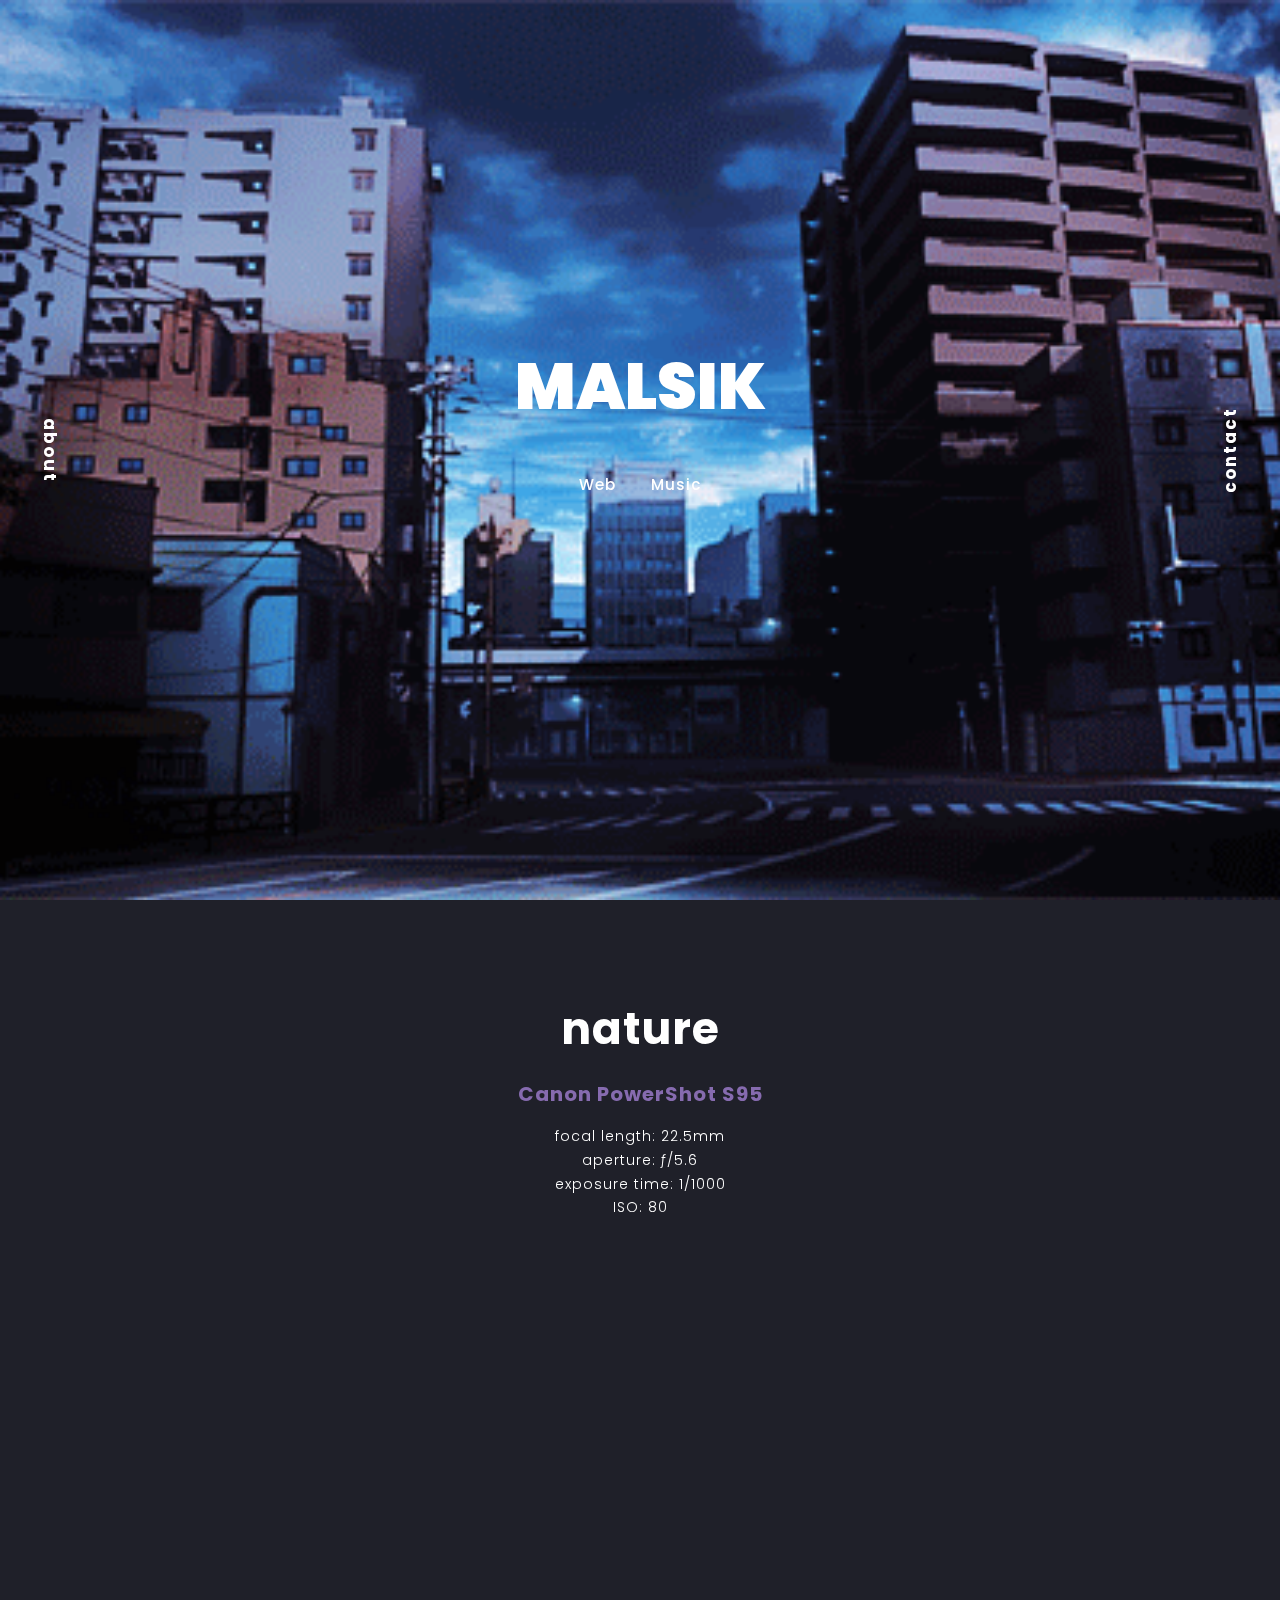
==== index.html @ 936685f9 "Website" ====
<!DOCTYPE html>
<html lang="en" >
<head>
  <meta charset="UTF-8">
  <title>Makksik</title>
  <link rel='stylesheet' href='https://cdnjs.cloudflare.com/ajax/libs/twitter-bootstrap/4.1.3/css/bootstrap.min.css'>
<link rel="stylesheet" href="./style.css">
</head>
<body>
<!-- partial:index.partial.html -->
	<div class="hero-section">	
		<div class="about-text hover-target">about</div>
		<div class="contact-text hover-target">contact</div>
		<div class="section-center">
			<div class="container-fluid">
				<div class="row justify-content-center">
					<div class="col-12 text-center">
						<h1>MALSIK</h1>
					</div>
					
					<div class="col-12 text-center mt-4 mt-lg-5">
						<p>
							<span class="travel hover-target">Web</span> 
							<span  class="wildlife hover-target">Music</span> 
						</p>
					</div>
				</div>
			</div>
		</div>
	</div>	
	
	<div class="about-section">	
		<div class="about-close hover-target"></div>
		<div class="section-center">
			<div class="container">
				<div class="row justify-content-center">
					<div class="col-12 text-center">
						<img src="http://www.ivang-design.com/svg-load/portfolio/freel.jpg" alt="">
					</div>
					<div class="col-lg-8 text-center mt-4">
						<p>Sed ut perspiciatis unde omnis iste natus error sit voluptatem accusantium doloremque laudantium, totam rem aperiam, eaque ipsa quae ab illo.</p>
					</div>
					<div class="col-12 text-center">
						<p><span>Christian Arete</span></p>
					</div>
				</div>
			</div>
		</div>		
	</div>
	
	<div class="contact-section">	
		<div class="contact-close hover-target"></div>
		<div class="section-center">
			<div class="container">
				<div class="row justify-content-center">
					<div class="col-12 text-center">
						<a href="#" class="hover-target">arete@photography.com</a>
					</div>
					<div class="col-12 text-center social mt-4">
						<a href="#" class="hover-target">instagram</a>
						<a href="#" class="hover-target">flickr</a>
						<a href="#" class="hover-target">facebook</a>
					</div>
				</div>
			</div>
		</div>
	</div>
	
	<div class="travel-section">	
		<div class="travel-close hover-target"></div>
		<div class="container">
			<div class="row justify-content-center">
				<div class="col-12 text-center">
					<h3>Web Projects</h3>
				
				</div>
				<div class="col-md-6 col-lg-4">
					<img src="http://www.ivang-design.com/svg-load/portfolio/photo-p.jpg" alt="">
				</div>
				<div class="col-md-6 col-lg-4">
					<img src="http://www.ivang-design.com/svg-load/portfolio/photo-p.jpg" alt="">
				</div>
				<div class="col-md-6 col-lg-4">
					<img src="http://www.ivang-design.com/svg-load/portfolio/photo-p.jpg" alt="">
				</div>
				<div class="col-md-6 col-lg-4">
					<img src="http://www.ivang-design.com/svg-load/portfolio/photo-p.jpg" alt="">
				</div>
				<div class="col-md-6 col-lg-4">
					<img src="http://www.ivang-design.com/svg-load/portfolio/photo-p.jpg" alt="">
				</div>
				<div class="col-md-6 col-lg-4">
					<img src="http://www.ivang-design.com/svg-load/portfolio/photo-p.jpg" alt="">
				</div>
				<div class="col-md-6 col-lg-4">
					<img src="http://www.ivang-design.com/svg-load/portfolio/photo-p.jpg" alt="">
				</div>
				<div class="col-md-6 col-lg-4">
					<img src="http://www.ivang-design.com/svg-load/portfolio/photo-p.jpg" alt="">
				</div>
				<div class="col-md-6 col-lg-4">
					<img src="http://www.ivang-design.com/svg-load/portfolio/photo-p.jpg" alt="">
				</div>
				<div class="col-md-6 col-lg-4">
					<img src="http://www.ivang-design.com/svg-load/portfolio/photo-p.jpg" alt="">
				</div>
				<div class="col-md-6 col-lg-4">
					<img src="http://www.ivang-design.com/svg-load/portfolio/photo-p.jpg" alt="">
				</div>
				<div class="col-md-6 col-lg-4">
					<img src="http://www.ivang-design.com/svg-load/portfolio/photo-p.jpg" alt="">
				</div>
			</div>
		</div>
	</div>
	
	<div class="wildlife-section">	
		<div class="wildlife-close hover-target"></div>
		<div class="container">
			<div class="row justify-content-center">
				<div class="col-12 text-center">
					<h3>wildlife</h3>
				</div>
				<div class="col-12 mt-3 text-center">
					<p><span>Canon PowerShot S95</span></p>
				</div>
				<div class="col-12 text-center">
					<p>
						focal length: 22.5mm<br>
						aperture: ƒ/5.6<br>
						exposure time: 1/1000<br>
						ISO: 80
					</p>
				</div>
				<div class="col-md-6 col-lg-4">
					<img src="http://www.ivang-design.com/svg-load/portfolio/photo-p.jpg" alt="">
				</div>
				<div class="col-md-6 col-lg-4">
					<img src="http://www.ivang-design.com/svg-load/portfolio/photo-p.jpg" alt="">
				</div>
				<div class="col-md-6 col-lg-4">
					<img src="http://www.ivang-design.com/svg-load/portfolio/photo-p.jpg" alt="">
				</div>
				<div class="col-md-6 col-lg-4">
					<img src="http://www.ivang-design.com/svg-load/portfolio/photo-p.jpg" alt="">
				</div>
				<div class="col-md-6 col-lg-4">
					<img src="http://www.ivang-design.com/svg-load/portfolio/photo-p.jpg" alt="">
				</div>
				<div class="col-md-6 col-lg-4">
					<img src="http://www.ivang-design.com/svg-load/portfolio/photo-p.jpg" alt="">
				</div>
				<div class="col-md-6 col-lg-4">
					<img src="http://www.ivang-design.com/svg-load/portfolio/photo-p.jpg" alt="">
				</div>
				<div class="col-md-6 col-lg-4">
					<img src="http://www.ivang-design.com/svg-load/portfolio/photo-p.jpg" alt="">
				</div>
				<div class="col-md-6 col-lg-4">
					<img src="http://www.ivang-design.com/svg-load/portfolio/photo-p.jpg" alt="">
				</div>
				<div class="col-md-6 col-lg-4">
					<img src="http://www.ivang-design.com/svg-load/portfolio/photo-p.jpg" alt="">
				</div>
				<div class="col-md-6 col-lg-4">
					<img src="http://www.ivang-design.com/svg-load/portfolio/photo-p.jpg" alt="">
				</div>
				<div class="col-md-6 col-lg-4">
					<img src="http://www.ivang-design.com/svg-load/portfolio/photo-p.jpg" alt="">
				</div>
			</div>
		</div>
	</div>
	
	<div class="nature-section">	
		<div class="nature-close hover-target"></div>
		<div class="container">
			<div class="row justify-content-center">
				<div class="col-12 text-center">
					<h3>nature</h3>
				</div>
				<div class="col-12 mt-3 text-center">
					<p><span>Canon PowerShot S95</span></p>
				</div>
				<div class="col-12 text-center">
					<p>
						focal length: 22.5mm<br>
						aperture: ƒ/5.6<br>
						exposure time: 1/1000<br>
						ISO: 80
					</p>
				</div>
				<div class="col-md-6 col-lg-4">
					<img src="http://www.ivang-design.com/svg-load/portfolio/photo-p.jpg" alt="">
				</div>
				<div class="col-md-6 col-lg-4">
					<img src="http://www.ivang-design.com/svg-load/portfolio/photo-p.jpg" alt="">
				</div>
				<div class="col-md-6 col-lg-4">
					<img src="http://www.ivang-design.com/svg-load/portfolio/photo-p.jpg" alt="">
				</div>
				<div class="col-md-6 col-lg-4">
					<img src="http://www.ivang-design.com/svg-load/portfolio/photo-p.jpg" alt="">
				</div>
				<div class="col-md-6 col-lg-4">
					<img src="http://www.ivang-design.com/svg-load/portfolio/photo-p.jpg" alt="">
				</div>
				<div class="col-md-6 col-lg-4">
					<img src="http://www.ivang-design.com/svg-load/portfolio/photo-p.jpg" alt="">
				</div>
				<div class="col-md-6 col-lg-4">
					<img src="http://www.ivang-design.com/svg-load/portfolio/photo-p.jpg" alt="">
				</div>
				<div class="col-md-6 col-lg-4">
					<img src="http://www.ivang-design.com/svg-load/portfolio/photo-p.jpg" alt="">
				</div>
				<div class="col-md-6 col-lg-4">
					<img src="http://www.ivang-design.com/svg-load/portfolio/photo-p.jpg" alt="">
				</div>
				<div class="col-md-6 col-lg-4">
					<img src="http://www.ivang-design.com/svg-load/portfolio/photo-p.jpg" alt="">
				</div>
				<div class="col-md-6 col-lg-4">
					<img src="http://www.ivang-design.com/svg-load/portfolio/photo-p.jpg" alt="">
				</div>
				<div class="col-md-6 col-lg-4">
					<img src="http://www.ivang-design.com/svg-load/portfolio/photo-p.jpg" alt="">
				</div>
			</div>
		</div>
	</div>
	
	<div class='cursor' id="cursor"></div>
	<div class='cursor2' id="cursor2"></div>
	<div class='cursor3' id="cursor3"></div>

<!-- Link to page
================================================== -->


<!-- partial -->
  <script src='https://cdnjs.cloudflare.com/ajax/libs/jquery/3.3.1/jquery.min.js'></script>
<script  src="./script.js"></script>

</body>
</html>
---- style.css ----
/* Please ❤ this if you like it! */


/* ======================================== * 
		        BEST VIEWED FULLSCREEN
   https://codepen.io/ig_design/full/JxbVRq
 * ======================================== */

@import url('https://fonts.googleapis.com/css?family=Poppins:100,100i,200,200i,300,300i,400,400i,500,500i,600,600i,700,700i,800,800i,900,900i');
@import url('https://fonts.googleapis.com/css?family=Dancing+Script:400,700');

body{
	font-family: 'Poppins', sans-serif;
	font-weight: 300;
	font-size: 15px;
	line-height: 1.6;
	color: #fff;
	background-color: #1f2029;
	overflow: hidden;
	height: 100vh;
	-webkit-transition: all 300ms linear;
	transition: all 300ms linear;
	perspective: 800px;
}
a {
	cursor: pointer;
}
a:hover {
	text-decoration: none;
}
::selection {
	color: #c4c3ca;
	background-color: #000;
}
::-moz-selection {
	color: #c4c3ca;
	background-color: #000;
}

/* #Cursor
================================================== */

.cursor,
.cursor2,
.cursor3{
	position: fixed;
	border-radius: 50%;	
	transform: translateX(-50%) translateY(-50%);
	pointer-events: none;
	left: -100px;
	top: 50%;
	mix-blend-mode: difference;
	-webkit-transition: all 300ms linear;
	transition: all 300ms linear;
}
.cursor{
	background-color: #fff;
	height: 0;
	width: 0;
	z-index: 99999;
}
.cursor2,.cursor3{
	height: 36px;
	width: 36px;
	z-index:99998;
	-webkit-transition:all 0.3s ease-out;
	transition:all 0.3s ease-out
}
.cursor2.hover,
.cursor3.hover{
	-webkit-transform:scale(2) translateX(-25%) translateY(-25%);
	transform:scale(2) translateX(-25%) translateY(-25%);
	border:none
}
.cursor2{
	border: 2px solid #fff;
}
.cursor2.hover{
	background: rgba(255,255,255,1);
	border-color: transparent;
}

@media screen and (max-width: 1200px){
	.cursor,.cursor2,.cursor3{
		display: none
	}
}

/* #Primary style
================================================== */

.hero-section {
    position: relative;
	width: 100%;
	display: block;
	overflow: hidden;
	height: 100vh;
	background-image: url('bg.gif');
	background-size: cover;
	background-position: center;
	transform: scale(1) rotateX(0);
	box-shadow: 0 0 40px rgba(0,0,0,0.2);
	-webkit-transition: all 300ms linear;
	transition: all 300ms linear;
	-webkit-transition-delay: 400ms;
	transition-delay: 400ms;
	transform-origin: center top;
}
.hero-section h1{
    color: #fff;
	font-size: 5vw;
	line-height: 1;
	font-weight: 900;
}
.hero-section .dancing{
    font-family: 'Dancing Script', cursive;
	letter-spacing: 1px;
	color: #866BAF;
	font-size: 26px;
	line-height: 1;
	font-weight: 700;
}
@media screen and (max-width: 580px){
	.hero-section .dancing{
		font-size: 18px;
	}
}
.hero-section p{
	font-size: 15px;
	line-height: 20px;
	font-weight: 500;
	color: #fff;
	letter-spacing: 1px;
}
.hero-section p span{
	margin-left: 15px;
	margin-right: 15px;
	position: relative;
	display: inline-block;
	cursor: pointer;
	padding-bottom: 35px;
}
.hero-section p span:before {
	position: absolute;
	content: '';
	bottom: 10px;
	left: 50%;
	height: 30px;
	width: 30px;
	margin-left: -15px;
	z-index: -1;
	background-repeat: no-repeat;
	background-position: center;
	background-size: 30px 30px;
	background-image: url('http://www.ivang-design.com/svg-load/portfolio/down.svg');
	opacity: 0.2;
	-webkit-transition: all 200ms linear;
	transition: all 200ms linear;
}
.hero-section p span:hover:before {
	opacity: 1;
	bottom: 5px;
}

body.about-on .hero-section {
	transform: scale(0.75);
	-webkit-transition-delay: 0ms;
	transition-delay: 0ms;
}
body.contact-on .hero-section {
	transform: scale(0.75);
	-webkit-transition-delay: 0ms;
	transition-delay: 0ms;
}
body.travel-on .hero-section {
	transform: rotateX(-10deg);
	-webkit-transition-delay: 0ms;
	transition-delay: 0ms;
}
body.wildlife-on .hero-section {
	transform: rotateX(-10deg);
	-webkit-transition-delay: 0ms;
	transition-delay: 0ms;
}
body.nature-on .hero-section {
	transform: rotateX(-10deg);
	-webkit-transition-delay: 0ms;
	transition-delay: 0ms;
}
.about-text {
    position: absolute;
	font-size: 17px;
	line-height: 20px;
	font-weight: 700;
	color: #fff;
	letter-spacing: 2px;
	top: 50%;
	left: 40px;
	cursor: pointer;
	z-index: 2;
	-webkit-writing-mode: vertical-lr;
	writing-mode: vertical-lr;
	transform: translateY(-50%);
	-webkit-transition: all 200ms linear;
	transition: all 200ms linear;
}
.about-text:before {
	position: absolute;
	content: '';
	top: 50%;
	left: -25px;
	height: 30px;
	width: 30px;
	margin-top: -15px;
	z-index: -1;
	background-repeat: no-repeat;
	background-position: center;
	background-size: 30px 30px;
	background-image: url('http://www.ivang-design.com/svg-load/portfolio/left.svg');
	opacity: 0.2;
	-webkit-transition: all 200ms linear;
	transition: all 200ms linear;
}
.about-text:hover:before {
	opacity: 1;
	left: -30px;
}
.about-section {
    position: fixed;
	top: 0;
	left: 0;
	width: 100%;
	display: block;
	overflow: hidden;
	height: 100vh;
	background-color: rgba(31,32,41,1);
	transform: translateX(-100%);
	-webkit-transition: all 300ms linear;
	transition: all 300ms linear;
	z-index: 10;
}
body.about-on .about-section {
	transform: translateX(0);
	-webkit-transition-delay: 400ms;
	transition-delay: 400ms;
}
.about-close {
    position: absolute;
	top: 20px;
	right: 20px;
	width: 30px;
	display: block;
	overflow: hidden;
	height: 30px;
	-webkit-transition: all 200ms linear;
	transition: all 200ms linear;
	background-repeat: no-repeat;
	background-position: center;
	background-size: 36px 36px;
	background-image: url('http://www.ivang-design.com/svg-load/portfolio/close.svg');
	cursor: pointer;
	z-index: 11;
}
.about-close:hover {
    transform: rotate(90deg);
}
.section-center {
    position: absolute;
	width: 100%;
	left: 0;
	top: 50%;
	transform: translateY(-50%);
	z-index: 1;
}
.about-section img {
    width: 100px;
	height: 100px;
	border-radius: 4px;
	display: block;
	margin: 0 auto;
	box-shadow: 0 0 20px rgba(0,0,0,0.15);
}
.about-section p span {
    font-family: 'Dancing Script', cursive;
	letter-spacing: 1px;
	color: #866BAF;
	font-size: 25px;
	font-weight: 400;
}

.contact-text {
    position: absolute;
	font-size: 17px;
	line-height: 20px;
	font-weight: 700;
	color: #fff;
	letter-spacing: 2px;
	top: 50%;
	right: 40px;
	cursor: pointer;
	z-index: 2;
	-webkit-writing-mode: vertical-lr;
	writing-mode: vertical-lr;
	transform: translateY(-50%) rotate(180deg);
	-webkit-transition: all 200ms linear;
	transition: all 200ms linear;
}
.contact-text:before {
	position: absolute;
	content: '';
	top: 50%;
	left: -25px;
	height: 30px;
	width: 30px;
	margin-top: -15px;
	z-index: -1;
	background-repeat: no-repeat;
	background-position: center;
	background-size: 30px 30px;
	background-image: url('http://www.ivang-design.com/svg-load/portfolio/left.svg');
	opacity: 0.2;
	-webkit-transition: all 200ms linear;
	transition: all 200ms linear;
}
.contact-text:hover:before {
	opacity: 1;
	left: -30px;
}
.contact-section {
    position: fixed;
	top: 0;
	left: 0;
	width: 100%;
	display: block;
	overflow: hidden;
	height: 100vh;
	background-color: rgba(31,32,41,1);
	transform: translateX(100%);
	-webkit-transition: all 300ms linear;
	transition: all 300ms linear;
	z-index: 10;
}
body.contact-on .contact-section {
	transform: translateX(0);
	-webkit-transition-delay: 400ms;
	transition-delay: 400ms;
}
.contact-close {
    position: absolute;
	top: 20px;
	right: 20px;
	width: 30px;
	display: block;
	overflow: hidden;
	height: 30px;
	-webkit-transition: all 200ms linear;
	transition: all 200ms linear;
	background-repeat: no-repeat;
	background-position: center;
	background-size: 36px 36px;
	background-image: url('http://www.ivang-design.com/svg-load/portfolio/close.svg');
	cursor: pointer;
	z-index: 11;
}
.contact-close:hover {
    transform: rotate(90deg);
}
.contact-section a{
    margin: 0 auto;
	font-size: 32px;
	font-weight: 900;
	letter-spacing: 1px;
	color: #fff;
  display: inline-block;
}
.contact-section .social a{
    margin-left: 8px;
	margin-right: 8px;
	font-size: 15px;
	font-weight: 600;
	letter-spacing: 1px;
	color: #866BAF;
}
@media screen and (max-width: 580px){
	.contact-section a{
		font-size: 17px;
	}
	.contact-section .social a{
		margin-left: 3px;
		margin-right: 3px;
		font-size: 13px;
		letter-spacing: 0;
	}
}

.travel-section,
.wildlife-section,
.nature-section {
    position: fixed;
	top: 100%;
	left: 0;
	padding: 100px 0;
	width: 100%;
	height: 100vh;
	display: block;
	overflow-x: hidden;
	overflow-y: auto;
	background-color: rgba(31,32,41,1);
	-webkit-transition: all 300ms linear;
	transition: all 300ms linear;
	z-index: 10;
}
.travel-close,
.wildlife-close,
.nature-close {
    position: absolute;
	top: 20px;
	right: 20px;
	width: 30px;
	display: block;
	overflow: hidden;
	height: 30px;
	-webkit-transition: all 200ms linear;
	transition: all 200ms linear;
	background-repeat: no-repeat;
	background-position: center;
	background-size: 36px 36px;
	background-image: url('http://www.ivang-design.com/svg-load/portfolio/close.svg');
	cursor: pointer;
	z-index: 11;
}
.travel-close:hover,
.wildlife-close:hover,
.nature-close:hover {
    transform: rotate(90deg);
}
body.travel-on .travel-section {
	top: 0;
	-webkit-transition-delay: 400ms;
	transition-delay: 400ms;
}
body.wildlife-on .wildlife-section {
	top: 0;
	-webkit-transition-delay: 400ms;
	transition-delay: 400ms;
}
body.nature-on .nature-section {
	top: 0;
	-webkit-transition-delay: 400ms;
	transition-delay: 400ms;
}
.travel-section img,
.wildlife-section img,
.nature-section img {
	margin-top: 30px;
    width: 100%;
	height: auto;
	display: block;
	border-radius: 4px;
	box-shadow: 0 0 20px rgba(0,0,0,0.4);
}
.travel-section h3,
.wildlife-section h3,
.nature-section h3 {
	font-size: 44px;
	line-height: 1.3;
	font-weight: 700;
	letter-spacing: 1px;
	color: #fff;
}
.travel-section p,
.wildlife-section p,
.nature-section p {
	font-size: 14px;
	line-height: 1.7;
	letter-spacing: 1px;
}
.travel-section p span,
.wildlife-section p span,
.nature-section p span {
	font-size: 20px;
	line-height: 1.3;
	font-weight: 700;
	color: #866BAF;
}
/* #Link to page
================================================== */

.link-to-portfolio {
	  position: fixed;
    bottom: 30px;
    right: 30px;
    z-index: 200000;
    cursor: pointer;
    width: 40px;
    height: 40px;
    text-align: center;
    border-radius: 3px;
    background-position: center center;
    background-size: cover;
    background-image: url('https://ivang-design.com/ig-logo.jpg');
    box-shadow: 0 0 0 2px rgba(255,255,255,.1);
    transition: opacity .2s, border-radius .2s, box-shadow .2s;
    transition-timing-function: ease-out;
}
.link-to-portfolio:hover {
    opacity: 0.8;
    border-radius: 50%;
    box-shadow: 0 0 0 20px rgba(255,255,255,.1);
}
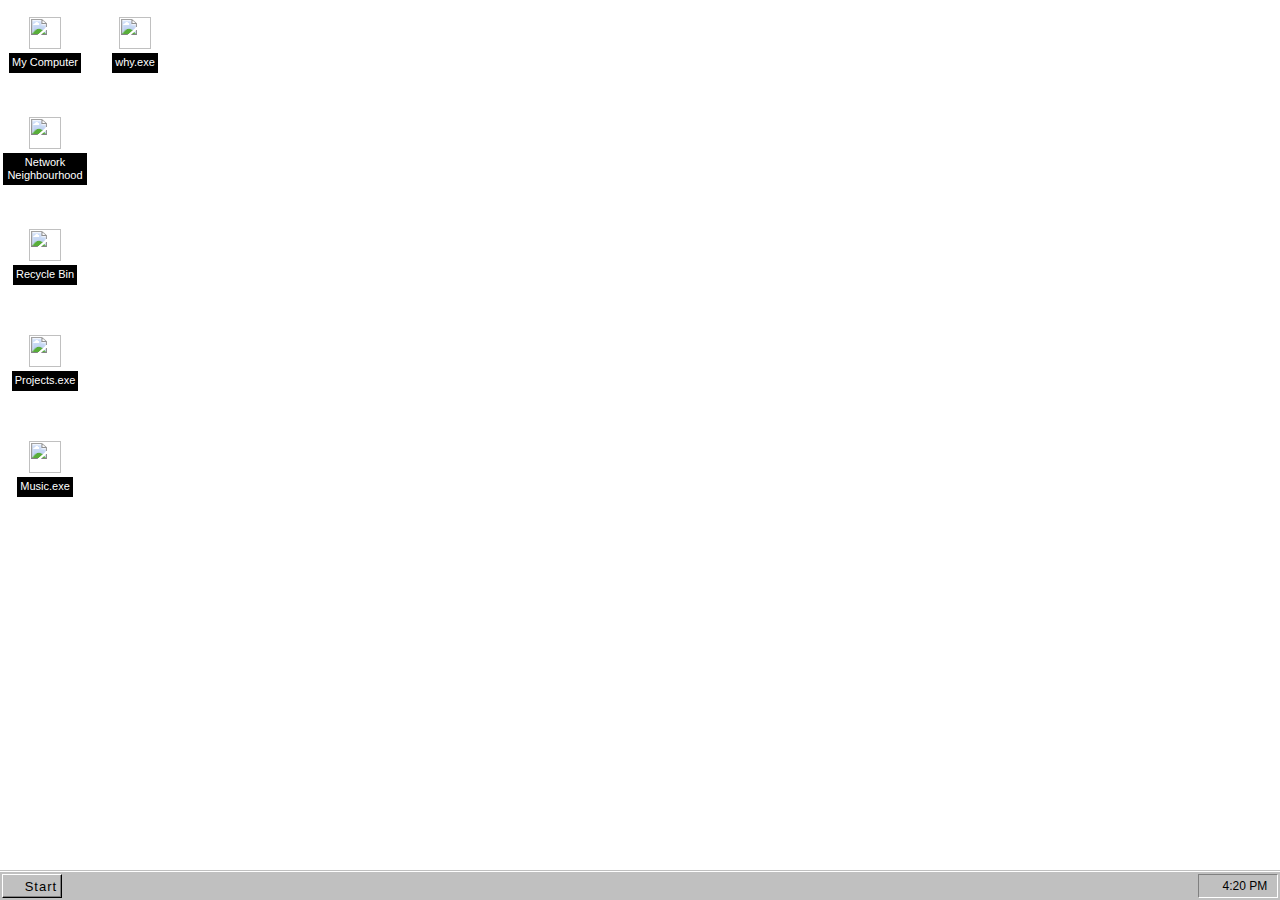
==== commit 563b172f: "Complely New Design" ====
--- a/index.html
+++ b/index.html
@@ -1,246 +1,299 @@
 <!DOCTYPE html>
-<html lang="en" >
+<!-- This site was created in Webflow. http://www.webflow.com -->
+<!-- Last Published: Sun Nov 03 2019 04:38:44 GMT+0000 (UTC) -->
+<html data-wf-domain="955.webflow.io" data-wf-page="5dbe2066c2ce78236557df1c" data-wf-site="5dbe2065c2ce7820cc57df18" data-wf-status="1">
+
 <head>
-  <meta charset="UTF-8">
-  <title>Makksik</title>
-  <link rel='stylesheet' href='https://cdnjs.cloudflare.com/ajax/libs/twitter-bootstrap/4.1.3/css/bootstrap.min.css'>
-<link rel="stylesheet" href="./style.css">
+	<meta charset="utf-8" />
+	<title>MALSIK</title>
+	<meta content="Personal Website of MALSIK" name="description" />
+	<meta content="MALSIK" property="og:title" />
+	<meta content="Personal Website of MALSIK" property="og:description" />
+	<meta content="summary" name="twitter:card" />
+	<meta content="width=device-width, initial-scale=1" name="viewport" />
+	<meta content="Webflow" name="generator" />
+	<link href="main.css" rel="stylesheet" type="text/css" />
+	<script src="https://ajax.googleapis.com/ajax/libs/webfont/1.6.26/webfont.js" type="text/javascript"></script>
+	<script type="text/javascript">
+		WebFont.load({  google: {    families: ["Inconsolata:400,700","Oswald:200,300,400,500,600,700","Montserrat:100,100italic,200,200italic,300,300italic,400,400italic,500,500italic,600,600italic,700,700italic,800,800italic,900,900italic"]  }});
+	</script>
+	<!--[if lt IE 9]><script src="https://cdnjs.cloudflare.com/ajax/libs/html5shiv/3.7.3/html5shiv.min.js" type="text/javascript"></script><![endif]-->
+	<script type="text/javascript">
+		!function(o,c){var n=c.documentElement,t=" w-mod-";n.className+=t+"js",("ontouchstart"in o||o.DocumentTouch&&c instanceof DocumentTouch)&&(n.className+=t+"touch")}(window,document);
+	</script>
+	<link href="https://uploads-ssl.webflow.com/img/favicon.ico" rel="shortcut icon" type="image/x-icon" />
+	<link href="https://uploads-ssl.webflow.com/img/webclip.png" rel="apple-touch-icon" />
 </head>
+
 <body>
-<!-- partial:index.partial.html -->
-	<div class="hero-section">	
-		<div class="about-text hover-target">about</div>
-		<div class="contact-text hover-target">contact</div>
-		<div class="section-center">
-			<div class="container-fluid">
-				<div class="row justify-content-center">
-					<div class="col-12 text-center">
-						<h1>MALSIK</h1>
-					</div>
-					
-					<div class="col-12 text-center mt-4 mt-lg-5">
-						<p>
-							<span class="travel hover-target">Web</span> 
-							<span  class="wildlife hover-target">Music</span> 
-						</p>
-					</div>
-				</div>
-			</div>
-		</div>
-	</div>	
-	
-	<div class="about-section">	
-		<div class="about-close hover-target"></div>
-		<div class="section-center">
-			<div class="container">
-				<div class="row justify-content-center">
-					<div class="col-12 text-center">
-						<img src="http://www.ivang-design.com/svg-load/portfolio/freel.jpg" alt="">
-					</div>
-					<div class="col-lg-8 text-center mt-4">
-						<p>Sed ut perspiciatis unde omnis iste natus error sit voluptatem accusantium doloremque laudantium, totam rem aperiam, eaque ipsa quae ab illo.</p>
-					</div>
-					<div class="col-12 text-center">
-						<p><span>Christian Arete</span></p>
-					</div>
-				</div>
-			</div>
-		</div>		
-	</div>
-	
-	<div class="contact-section">	
-		<div class="contact-close hover-target"></div>
-		<div class="section-center">
-			<div class="container">
-				<div class="row justify-content-center">
-					<div class="col-12 text-center">
-						<a href="#" class="hover-target">arete@photography.com</a>
-					</div>
-					<div class="col-12 text-center social mt-4">
-						<a href="#" class="hover-target">instagram</a>
-						<a href="#" class="hover-target">flickr</a>
-						<a href="#" class="hover-target">facebook</a>
-					</div>
-				</div>
-			</div>
-		</div>
-	</div>
-	
-	<div class="travel-section">	
-		<div class="travel-close hover-target"></div>
-		<div class="container">
-			<div class="row justify-content-center">
-				<div class="col-12 text-center">
-					<h3>Web Projects</h3>
-				
-				</div>
-				<div class="col-md-6 col-lg-4">
-					<img src="http://www.ivang-design.com/svg-load/portfolio/photo-p.jpg" alt="">
-				</div>
-				<div class="col-md-6 col-lg-4">
-					<img src="http://www.ivang-design.com/svg-load/portfolio/photo-p.jpg" alt="">
-				</div>
-				<div class="col-md-6 col-lg-4">
-					<img src="http://www.ivang-design.com/svg-load/portfolio/photo-p.jpg" alt="">
-				</div>
-				<div class="col-md-6 col-lg-4">
-					<img src="http://www.ivang-design.com/svg-load/portfolio/photo-p.jpg" alt="">
-				</div>
-				<div class="col-md-6 col-lg-4">
-					<img src="http://www.ivang-design.com/svg-load/portfolio/photo-p.jpg" alt="">
-				</div>
-				<div class="col-md-6 col-lg-4">
-					<img src="http://www.ivang-design.com/svg-load/portfolio/photo-p.jpg" alt="">
-				</div>
-				<div class="col-md-6 col-lg-4">
-					<img src="http://www.ivang-design.com/svg-load/portfolio/photo-p.jpg" alt="">
-				</div>
-				<div class="col-md-6 col-lg-4">
-					<img src="http://www.ivang-design.com/svg-load/portfolio/photo-p.jpg" alt="">
-				</div>
-				<div class="col-md-6 col-lg-4">
-					<img src="http://www.ivang-design.com/svg-load/portfolio/photo-p.jpg" alt="">
-				</div>
-				<div class="col-md-6 col-lg-4">
-					<img src="http://www.ivang-design.com/svg-load/portfolio/photo-p.jpg" alt="">
-				</div>
-				<div class="col-md-6 col-lg-4">
-					<img src="http://www.ivang-design.com/svg-load/portfolio/photo-p.jpg" alt="">
-				</div>
-				<div class="col-md-6 col-lg-4">
-					<img src="http://www.ivang-design.com/svg-load/portfolio/photo-p.jpg" alt="">
-				</div>
-			</div>
-		</div>
-	</div>
-	
-	<div class="wildlife-section">	
-		<div class="wildlife-close hover-target"></div>
-		<div class="container">
-			<div class="row justify-content-center">
-				<div class="col-12 text-center">
-					<h3>wildlife</h3>
-				</div>
-				<div class="col-12 mt-3 text-center">
-					<p><span>Canon PowerShot S95</span></p>
-				</div>
-				<div class="col-12 text-center">
-					<p>
-						focal length: 22.5mm<br>
-						aperture: ƒ/5.6<br>
-						exposure time: 1/1000<br>
-						ISO: 80
-					</p>
-				</div>
-				<div class="col-md-6 col-lg-4">
-					<img src="http://www.ivang-design.com/svg-load/portfolio/photo-p.jpg" alt="">
-				</div>
-				<div class="col-md-6 col-lg-4">
-					<img src="http://www.ivang-design.com/svg-load/portfolio/photo-p.jpg" alt="">
-				</div>
-				<div class="col-md-6 col-lg-4">
-					<img src="http://www.ivang-design.com/svg-load/portfolio/photo-p.jpg" alt="">
-				</div>
-				<div class="col-md-6 col-lg-4">
-					<img src="http://www.ivang-design.com/svg-load/portfolio/photo-p.jpg" alt="">
-				</div>
-				<div class="col-md-6 col-lg-4">
-					<img src="http://www.ivang-design.com/svg-load/portfolio/photo-p.jpg" alt="">
-				</div>
-				<div class="col-md-6 col-lg-4">
-					<img src="http://www.ivang-design.com/svg-load/portfolio/photo-p.jpg" alt="">
-				</div>
-				<div class="col-md-6 col-lg-4">
-					<img src="http://www.ivang-design.com/svg-load/portfolio/photo-p.jpg" alt="">
-				</div>
-				<div class="col-md-6 col-lg-4">
-					<img src="http://www.ivang-design.com/svg-load/portfolio/photo-p.jpg" alt="">
-				</div>
-				<div class="col-md-6 col-lg-4">
-					<img src="http://www.ivang-design.com/svg-load/portfolio/photo-p.jpg" alt="">
-				</div>
-				<div class="col-md-6 col-lg-4">
-					<img src="http://www.ivang-design.com/svg-load/portfolio/photo-p.jpg" alt="">
-				</div>
-				<div class="col-md-6 col-lg-4">
-					<img src="http://www.ivang-design.com/svg-load/portfolio/photo-p.jpg" alt="">
-				</div>
-				<div class="col-md-6 col-lg-4">
-					<img src="http://www.ivang-design.com/svg-load/portfolio/photo-p.jpg" alt="">
-				</div>
-			</div>
-		</div>
-	</div>
-	
-	<div class="nature-section">	
-		<div class="nature-close hover-target"></div>
-		<div class="container">
-			<div class="row justify-content-center">
-				<div class="col-12 text-center">
-					<h3>nature</h3>
-				</div>
-				<div class="col-12 mt-3 text-center">
-					<p><span>Canon PowerShot S95</span></p>
-				</div>
-				<div class="col-12 text-center">
-					<p>
-						focal length: 22.5mm<br>
-						aperture: ƒ/5.6<br>
-						exposure time: 1/1000<br>
-						ISO: 80
-					</p>
-				</div>
-				<div class="col-md-6 col-lg-4">
-					<img src="http://www.ivang-design.com/svg-load/portfolio/photo-p.jpg" alt="">
-				</div>
-				<div class="col-md-6 col-lg-4">
-					<img src="http://www.ivang-design.com/svg-load/portfolio/photo-p.jpg" alt="">
-				</div>
-				<div class="col-md-6 col-lg-4">
-					<img src="http://www.ivang-design.com/svg-load/portfolio/photo-p.jpg" alt="">
-				</div>
-				<div class="col-md-6 col-lg-4">
-					<img src="http://www.ivang-design.com/svg-load/portfolio/photo-p.jpg" alt="">
-				</div>
-				<div class="col-md-6 col-lg-4">
-					<img src="http://www.ivang-design.com/svg-load/portfolio/photo-p.jpg" alt="">
-				</div>
-				<div class="col-md-6 col-lg-4">
-					<img src="http://www.ivang-design.com/svg-load/portfolio/photo-p.jpg" alt="">
-				</div>
-				<div class="col-md-6 col-lg-4">
-					<img src="http://www.ivang-design.com/svg-load/portfolio/photo-p.jpg" alt="">
-				</div>
-				<div class="col-md-6 col-lg-4">
-					<img src="http://www.ivang-design.com/svg-load/portfolio/photo-p.jpg" alt="">
-				</div>
-				<div class="col-md-6 col-lg-4">
-					<img src="http://www.ivang-design.com/svg-load/portfolio/photo-p.jpg" alt="">
-				</div>
-				<div class="col-md-6 col-lg-4">
-					<img src="http://www.ivang-design.com/svg-load/portfolio/photo-p.jpg" alt="">
-				</div>
-				<div class="col-md-6 col-lg-4">
-					<img src="http://www.ivang-design.com/svg-load/portfolio/photo-p.jpg" alt="">
-				</div>
-				<div class="col-md-6 col-lg-4">
-					<img src="http://www.ivang-design.com/svg-load/portfolio/photo-p.jpg" alt="">
-				</div>
-			</div>
-		</div>
-	</div>
-	
-	<div class='cursor' id="cursor"></div>
-	<div class='cursor2' id="cursor2"></div>
-	<div class='cursor3' id="cursor3"></div>
-
-<!-- Link to page
-================================================== -->
-
-
-<!-- partial -->
-  <script src='https://cdnjs.cloudflare.com/ajax/libs/jquery/3.3.1/jquery.min.js'></script>
-<script  src="./script.js"></script>
-
+	<div data-w-id="f738b8a1-ff62-4135-e418-398b31518f71" style="display:none" class="screensaver"></div>
+	<div class="w-embed">
+		<!DOCTYPE html>
+		<html>
+
+		<body>
+			<audio autoplay>
+				<source src="http://allcdmania.com/win-95-startup.mp3" type="audio/mpeg">Your browser does not support the audio element.</audio>
+		</body>
+
+		</html>
+	</div>
+	<div data-w-id="b6803bd2-a8a4-e1fd-c208-538e02d16313" style="display:none;-webkit-transform:translate3d(0, 0, 0) scale3d(0, 0, 1) rotateX(0) rotateY(0) rotateZ(0) skew(0, 0);-moz-transform:translate3d(0, 0, 0) scale3d(0, 0, 1) rotateX(0) rotateY(0) rotateZ(0) skew(0, 0);-ms-transform:translate3d(0, 0, 0) scale3d(0, 0, 1) rotateX(0) rotateY(0) rotateZ(0) skew(0, 0);transform:translate3d(0, 0, 0) scale3d(0, 0, 1) rotateX(0) rotateY(0) rotateZ(0) skew(0, 0)" class="recycle-bin w-clearfix">
+		<a data-w-id="2a19375d-053a-7eea-2562-b4ed02407c70" href="#" class="close-icon---recycle w-inline-block">
+			<img src="https://uploads-ssl.webflow.com/5dbe2065c2ce7820cc57df18/5dbe2066c2ce78b07857df90_ic-close.png" alt="" class="close" />
+		</a>
+		<div class="bin-item-block">
+			<img src="https://uploads-ssl.webflow.com/5dbe2065c2ce7820cc57df18/5dbe2066c2ce78490757dfad_ic-bin-coreldraw.png" width="16" height="16" alt="" />
+			<div class="bin-item-text">CorelDraw.exe</div>
+		</div>
+		<div class="bin-item-block">
+			<img src="https://uploads-ssl.webflow.com/5dbe2065c2ce7820cc57df18/5dbe2066c2ce784c4357dfab_ic-bin-fortnite.png" width="16" height="16" alt="" />
+			<div class="bin-item-text">Fortnite.exe</div>
+		</div>
+		<div class="bin-item-block">
+			<img src="https://uploads-ssl.webflow.com/5dbe2065c2ce7820cc57df18/5dbe2066c2ce78a20057dfae_ic-bin-solitaire.png" width="16" height="16" alt="" />
+			<div class="bin-item-text">Solitaire.exe</div>
+		</div>
+	</div>
+	<div data-w-id="2219c0bd-8ee9-3322-9cb2-3688659cbce5" style="display:none" class="shut-down"></div>
+	<div data-w-id="55f4a502-e477-e936-472b-d72f000a76f5" style="display:none" class="start-menu">
+		<div data-w-id="77e49e4b-e6f8-e6a8-1485-e78b94d105fd" class="menu-item-block">
+			<img src="https://uploads-ssl.webflow.com/5dbe2065c2ce7820cc57df18/5dbe2066c2ce78816f57df8c_ic-programs.png" width="44" height="32" alt="" />
+			<div class="menu-item-text"><span class="underline">P</span>rograms</div>
+			<img src="https://uploads-ssl.webflow.com/5dbe2065c2ce7820cc57df18/5dbe2066c2ce78466857df8f_ic-arrow.png" width="4" height="7" data-w-id="876d2e71-5078-741f-5b4c-3b73dbec9f89" style="display:block" alt="" class="icon-arrow-black" />
+			<img src="https://uploads-ssl.webflow.com/5dbe2065c2ce7820cc57df18/5dbe2066c2ce78757357df94_ic-arrow-hover.png" width="4" height="7" data-w-id="dbdebc63-72f6-74a7-19a1-c06c439283a0" style="display:none" alt="" class="icon-arrow-white" />
+		</div>
+		<div data-w-id="39c9e912-3d04-e4d9-d5df-f0b45e3505be" class="menu-item-block">
+			<img src="https://uploads-ssl.webflow.com/5dbe2065c2ce7820cc57df18/5dbe2066c2ce78078357df81_ic-documents.png" width="44" height="32" alt="" />
+			<div class="menu-item-text"><span class="underline">D</span>ocuments</div>
+			<img src="https://uploads-ssl.webflow.com/5dbe2065c2ce7820cc57df18/5dbe2066c2ce78466857df8f_ic-arrow.png" width="4" height="7" data-w-id="554c04b5-3859-febd-6676-7b3aa915af8a" style="display:block" alt="" class="icon-arrow-black" />
+			<img src="https://uploads-ssl.webflow.com/5dbe2065c2ce7820cc57df18/5dbe2066c2ce78757357df94_ic-arrow-hover.png" width="4" height="7" data-w-id="f17cf420-b462-c072-994e-703bef9bddb9" style="display:none" alt="" class="icon-arrow-white" />
+		</div>
+		<div data-w-id="e4f179c3-8010-a581-2cde-686300146f73" class="menu-item-block">
+			<img src="https://uploads-ssl.webflow.com/5dbe2065c2ce7820cc57df18/5dbe2066c2ce784f0557df88_ic-settings.png" width="44" height="32" alt="" />
+			<div class="menu-item-text"><span class="underline">S</span>ettings</div>
+			<img src="https://uploads-ssl.webflow.com/5dbe2065c2ce7820cc57df18/5dbe2066c2ce78466857df8f_ic-arrow.png" width="4" height="7" data-w-id="26b4e4a7-8f66-dc26-265b-543fe445da74" style="display:block" alt="" class="icon-arrow-black" />
+			<img src="https://uploads-ssl.webflow.com/5dbe2065c2ce7820cc57df18/5dbe2066c2ce78757357df94_ic-arrow-hover.png" width="4" height="7" data-w-id="fdee202c-c8c9-77e9-9bf4-a7ca99e95b81" style="display:none" alt="" class="icon-arrow-white" />
+		</div>
+		<div data-w-id="7aee0ae2-c8ac-62d6-f89d-40961b3e299d" class="menu-item-block">
+			<img src="https://uploads-ssl.webflow.com/5dbe2065c2ce7820cc57df18/5dbe2066c2ce78a90c57df85_ic-find.png" width="44" height="32" alt="" />
+			<div class="menu-item-text"><span class="underline">F</span>ind</div>
+			<img src="https://uploads-ssl.webflow.com/5dbe2065c2ce7820cc57df18/5dbe2066c2ce78466857df8f_ic-arrow.png" width="4" height="7" data-w-id="c874ce3a-a9db-40df-c8a0-0c1e667e2dbf" style="display:block" alt="" class="icon-arrow-black" />
+			<img src="https://uploads-ssl.webflow.com/5dbe2065c2ce7820cc57df18/5dbe2066c2ce78757357df94_ic-arrow-hover.png" width="4" height="7" data-w-id="df4ff406-2a37-0c6b-7a4c-349f02d03d5d" style="display:none" alt="" class="icon-arrow-white" />
+		</div>
+		<div class="menu-item-block">
+			<img src="https://uploads-ssl.webflow.com/5dbe2065c2ce7820cc57df18/5dbe2066c2ce78151c57dfa1_ic-help.png" width="44" height="32" alt="" />
+			<div class="menu-item-text"><span class="underline">H</span>elp</div>
+		</div>
+		<div class="menu-item-block">
+			<img src="https://uploads-ssl.webflow.com/5dbe2065c2ce7820cc57df18/5dbe2066c2ce7876ec57df87_ic-run.png" width="44" height="32" alt="" />
+			<div class="menu-item-text"><span class="underline">R</span>un...</div>
+		</div>
+		<div data-w-id="1fe44635-99d4-6869-d5c0-94c5a6f49431" class="menu-item-shutdown">
+			<img src="https://uploads-ssl.webflow.com/5dbe2065c2ce7820cc57df18/5dbe2066c2ce78989a57df8d_ic-shutdown.png" width="44" height="32" alt="" />
+			<div class="menu-item-text"><span class="underline">S</span>hut Down...</div>
+		</div>
+	</div>
+	<div data-w-id="7af7983a-acc8-50c9-d350-8ff115c854b9" style="display:none;-webkit-transform:translate3d(0, 0, 0) scale3d(0, 0, 1) rotateX(0) rotateY(0) rotateZ(0) skew(0, 0);-moz-transform:translate3d(0, 0, 0) scale3d(0, 0, 1) rotateX(0) rotateY(0) rotateZ(0) skew(0, 0);-ms-transform:translate3d(0, 0, 0) scale3d(0, 0, 1) rotateX(0) rotateY(0) rotateZ(0) skew(0, 0);transform:translate3d(0, 0, 0) scale3d(0, 0, 1) rotateX(0) rotateY(0) rotateZ(0) skew(0, 0)" class="projects w-hidden-medium w-hidden-small w-hidden-tiny">
+		<div class="win-inner-frame">
+			<div class="win-inner-padding">
+				<div class="win-top-bar">
+					<div class="win-title">Projects.exe</div>
+					<div class="window-icons">
+						<img src="https://uploads-ssl.webflow.com/5dbe2065c2ce7820cc57df18/5dbe2066c2ce78655957df83_ic-minimize.png" alt="" class="minimize" />
+						<img src="https://uploads-ssl.webflow.com/5dbe2065c2ce7820cc57df18/5dbe2066c2ce781a9a57df7f_ic-fullscreen.png" alt="" class="fullscreen" />
+						<a data-w-id="7af7983a-acc8-50c9-d350-8ff115c854c2" href="#" class="close-icon w-inline-block">
+							<img src="https://uploads-ssl.webflow.com/5dbe2065c2ce7820cc57df18/5dbe2066c2ce78b07857df90_ic-close.png" alt="" class="close" />
+						</a>
+					</div>
+				</div>
+				<div class="win-action-bar">
+					<div class="action-item"><span class="underline">F</span>ile</div>
+					<div class="action-item"><span class="underline">E</span>dit</div>
+					<div class="action-item"><span class="underline">S</span>earch</div>
+					<div class="action-item"><span class="underline">H</span>elp</div>
+				</div>
+				<div class="win-content-outer-frame">
+					<div class="win-content-inner-frame">
+						<div class="win-content">
+							<div class="game-screen-block">
+								<img src="https://uploads-ssl.webflow.com/5dbe2065c2ce7820cc57df18/5dbe2066c2ce78317c57df86_bg-win.gif" width="336" height="200" alt="" class="game-screen" />
+							</div>
+							<div class="game-info">
+								<p class="game-title">Web Projects
+									<br/>
+								</p>
+								<p class="game-instructions"><a href="http://malsik.github.io/suhight" target="_blank">Suhight</a>
+									<br/><a href="http://malsik.github.io/imgbuild" target="_blank">IMGbuild</a>
+									<br/><a href="http://malsik.github.io/soundcard" target="_blank">Soundcard</a>
+									<br/><a href="http://malsik.github.io/synthwave" target="_blank">Synthwave</a>
+									<br/><a href="http://malsik.github.io/talktoyourself" target="_blank">talktoyourself</a>
+									<br/><a href="http://malsik.github.io/time" target="_blank">time</a>
+									<br/><a href="http://malsik.github.io/tyan" target="_blank">tyan</a>
+									<br/>
+								</p>
+								<div class="columns w-row">
+									<div class="column w-col w-col-4"></div>
+									<div class="column-2 w-col w-col-8"></div>
+								</div>
+							</div>
+							<p class="game-title">SOFTWARE Projects
+								<br/>
+							</p>
+							<div class="text-block-4">soon....</div>
+						</div>
+					</div>
+				</div>
+			</div>
+		</div>
+	</div>
+	<div data-w-id="711d3c07-953c-a404-00c7-127aa5bac0b1" style="display:none;-webkit-transform:translate3d(0, 0, 0) scale3d(0, 0, 1) rotateX(0) rotateY(0) rotateZ(0) skew(0, 0);-moz-transform:translate3d(0, 0, 0) scale3d(0, 0, 1) rotateX(0) rotateY(0) rotateZ(0) skew(0, 0);-ms-transform:translate3d(0, 0, 0) scale3d(0, 0, 1) rotateX(0) rotateY(0) rotateZ(0) skew(0, 0);transform:translate3d(0, 0, 0) scale3d(0, 0, 1) rotateX(0) rotateY(0) rotateZ(0) skew(0, 0)" class="music w-hidden-medium w-hidden-small w-hidden-tiny">
+		<div class="win-inner-frame">
+			<div class="win-inner-padding">
+				<div class="win-top-bar">
+					<div class="win-title">Music.exe - VIXT.</div>
+					<div class="window-icons">
+						<img src="https://uploads-ssl.webflow.com/5dbe2065c2ce7820cc57df18/5dbe2066c2ce78655957df83_ic-minimize.png" alt="" class="minimize" />
+						<img src="https://uploads-ssl.webflow.com/5dbe2065c2ce7820cc57df18/5dbe2066c2ce781a9a57df7f_ic-fullscreen.png" alt="" class="fullscreen" />
+						<a data-w-id="711d3c07-953c-a404-00c7-127aa5bac0ba" href="#" class="close-icon w-inline-block">
+							<img src="https://uploads-ssl.webflow.com/5dbe2065c2ce7820cc57df18/5dbe2066c2ce78b07857df90_ic-close.png" alt="" class="close" />
+						</a>
+					</div>
+				</div>
+				<div class="win-action-bar">
+					<div class="action-item"><span class="underline">F</span>ile</div>
+					<div class="action-item"><span class="underline">E</span>dit</div>
+					<div class="action-item"><span class="underline">S</span>earch</div>
+					<div class="action-item"><span class="underline">H</span>elp</div>
+				</div>
+				<div class="win-content-outer-frame">
+					<div class="win-content-inner-frame">
+						<div class="win-content">
+							<div class="div-block">
+								<p class="game-title">vixt.
+									<br/>
+								</p>
+								<a href="https://open.spotify.com/artist/32jfmcEc6dVa5ws9iht4yz" target="_blank" class="spotifylink w-inline-block">
+									<img src="https://uploads-ssl.webflow.com/5dbe2065c2ce7820cc57df18/5dbe2ff25ad64ff06d82da8e_spotify.png" width="23" alt="" class="image-5" />
+								</a>
+								<a href="https://soundcloud.com/vixtt" target="_blank" class="soundcloudlink w-inline-block">
+									<img src="https://uploads-ssl.webflow.com/5dbe2065c2ce7820cc57df18/5dbe2ff235e1530d4219f761_soundcloud.png" width="35" alt="" class="image-5" />
+								</a>
+								<a href="https://www.deezer.com/en/artist/77422222" target="_blank" class="deezerlink w-inline-block">
+									<img src="https://uploads-ssl.webflow.com/5dbe2065c2ce7820cc57df18/5dbe41c5c2ce782e5a58731f_580b57fcd9996e24bc43c51b.png" width="82" srcset="https://uploads-ssl.webflow.com/5dbe2065c2ce7820cc57df18/5dbe41c5c2ce782e5a58731f_580b57fcd9996e24bc43c51b-p-500.png 500w, https://uploads-ssl.webflow.com/5dbe2065c2ce7820cc57df18/5dbe41c5c2ce782e5a58731f_580b57fcd9996e24bc43c51b.png 1920w" sizes="(max-width: 991px) 100vw, 82px" alt="" class="image-5" />
+								</a>
+							</div>
+							<div class="game-info">
+								<p class="game-description">I&#x27;ve made lots of genres. My dream is to make a song that will give you feelings you never experienced.
+									<br/>Just like this one :(</p>
+							</div>
+							<div style="padding-top:56.17021276595745%" id="w-node-396ac872e058-6557df1c" class="w-embed-youtubevideo">
+								<iframe src="https://www.youtube.com/embed/Zyngs8HlP2U?rel=0&amp;controls=1&amp;autoplay=0&amp;mute=0&amp;start=0" frameBorder="0" style="position:absolute;left:0;top:0;width:100%;height:100%;pointer-events:auto" allow="autoplay; encrypted-media" allowfullscreen=""></iframe>
+							</div>
+							<p class="game-description">&lt;3 пl3nk
+								<br/>&lt;3 LXST CXNTURY
+								<br/>&lt;3 всех :)</p>
+						</div>
+					</div>
+				</div>
+			</div>
+		</div>
+	</div>
+	<div data-w-id="050cc58d-e687-1763-59d5-9c17c59f9a15" style="display:none;-webkit-transform:translate3d(0, 0, 0) scale3d(0, 0, 1) rotateX(0) rotateY(0) rotateZ(0) skew(0, 0);-moz-transform:translate3d(0, 0, 0) scale3d(0, 0, 1) rotateX(0) rotateY(0) rotateZ(0) skew(0, 0);-ms-transform:translate3d(0, 0, 0) scale3d(0, 0, 1) rotateX(0) rotateY(0) rotateZ(0) skew(0, 0);transform:translate3d(0, 0, 0) scale3d(0, 0, 1) rotateX(0) rotateY(0) rotateZ(0) skew(0, 0)" class="why w-hidden-medium w-hidden-small w-hidden-tiny">
+		<div class="win-inner-frame">
+			<div class="win-inner-padding">
+				<div class="win-top-bar">
+					<div class="win-title">why.exe</div>
+					<div class="window-icons">
+						<img src="https://uploads-ssl.webflow.com/5dbe2065c2ce7820cc57df18/5dbe2066c2ce78655957df83_ic-minimize.png" alt="" class="minimize" />
+						<img src="https://uploads-ssl.webflow.com/5dbe2065c2ce7820cc57df18/5dbe2066c2ce781a9a57df7f_ic-fullscreen.png" alt="" class="fullscreen" />
+						<a data-w-id="050cc58d-e687-1763-59d5-9c17c59f9a1e" href="#" class="close-icon w-inline-block">
+							<img src="https://uploads-ssl.webflow.com/5dbe2065c2ce7820cc57df18/5dbe2066c2ce78b07857df90_ic-close.png" alt="" class="close" />
+						</a>
+					</div>
+				</div>
+				<div class="win-action-bar">
+					<div class="action-item"><span class="underline">F</span>ile</div>
+					<div class="action-item"><span class="underline">E</span>dit</div>
+					<div class="action-item"><span class="underline">S</span>earch</div>
+					<div class="action-item"><span class="underline">H</span>elp</div>
+				</div>
+				<div class="win-content-outer-frame">
+					<div class="win-content-inner-frame">
+						<div class="win-content">
+							<div class="text-block-3">:\ /; _
+								<br/>; \___/ ; ; ;
+								<br/>,:-&quot;&#x27; `&quot;-:. / ;
+								<br/>_ /,---. ,---.\ _ _; /
+								<br/>_:&gt;(( | ) ( | ))&lt;:_ ,-&quot;&quot;_,&quot;
+								<br/>\````` `````/&quot;&quot;&quot;&quot;&quot;,-&quot;&quot;
+								<br/>&#x27;-.._ v _..-&#x27; )
+								<br/>/ ___ ____,.. \
+								<br/>/ / | | | ( \. \
+								<br/>ctr / / | | | | \ \
+								<br/>`&quot; `&quot; `&quot; `&quot;</div>
+						</div>
+					</div>
+				</div>
+			</div>
+		</div>
+	</div>
+	<div data-w-id="e0439d22-0d9a-ea5d-c2e1-29bc01e28ef6" class="win-wrapper">
+		<div class="error-message w-hidden-main">Sorry, fam. Win95 never had a mobile version. Try opening it on desktop.</div>
+		<div data-w-id="4e143eeb-7f4a-918a-70bb-4c99bc2ce0c9" class="desktop w-hidden-medium w-hidden-small w-hidden-tiny">
+			<a id="w-node-3a28cca4e7f9-6557df1c" href="#" class="icon-block w-inline-block">
+				<img src="https://uploads-ssl.webflow.com/5dbe2065c2ce7820cc57df18/5dbe2066c2ce7807e957df7b_ic-my-computer.png" width="32" height="32" alt="" class="win-icon" />
+				<p class="icon-text">My Computer</p>
+			</a>
+			<a id="w-node-96d60b7ab403-6557df1c" href="#" class="icon-block w-inline-block">
+				<img src="https://uploads-ssl.webflow.com/5dbe2065c2ce7820cc57df18/5dbe2066c2ce78d12f57df8a_ic-network.png" width="32" height="32" alt="" class="win-icon" />
+				<p class="icon-text">Network Neighbourhood</p>
+			</a>
+			<a id="w-node-34365d2c8081-6557df1c" data-w-id="0196c41e-ebe0-4e80-f828-34365d2c8081" href="#" class="icon-block w-inline-block">
+				<img src="https://uploads-ssl.webflow.com/5dbe2065c2ce7820cc57df18/5dbe2066c2ce78288b57df84_ic-recycle-bin.png" width="32" height="32" alt="" class="win-icon" />
+				<p class="icon-text">Recycle Bin</p>
+			</a>
+			<a id="w-node-654a6f8eb513-6557df1c" data-w-id="fa4deacf-3362-9193-6a55-654a6f8eb513" href="#" class="icon-block w-inline-block">
+				<img src="https://uploads-ssl.webflow.com/5dbe2065c2ce7820cc57df18/5dbe2066c2ce78462a57dfa5_ic-krokodil-tv.png" width="32" height="32" alt="" class="win-icon" />
+				<p class="icon-text">Projects.exe</p>
+			</a>
+			<a id="w-node-82488b248d10-6557df1c" data-w-id="1cc6fac1-5e89-d6c0-22f7-82488b248d10" href="#" class="icon-block w-inline-block">
+				<img src="https://uploads-ssl.webflow.com/5dbe2065c2ce7820cc57df18/5dbe2066c2ce7875dd57df9d_ic-frustration.png" width="32" height="32" alt="" class="win-icon" />
+				<p class="icon-text">Music.exe</p>
+			</a>
+			<a id="w-node-4acd3a92c9c7-6557df1c" data-w-id="4a4a94d2-d943-500f-d4f0-4acd3a92c9c7" href="#" class="icon-block w-inline-block">
+				<img src="https://uploads-ssl.webflow.com/5dbe2065c2ce7820cc57df18/5dbe2066c2ce78415257df9e_ic-darkmaze.png" width="32" height="32" alt="" class="win-icon" />
+				<p class="icon-text">why.exe</p>
+			</a>
+		</div>
+		<div class="taskbar">
+			<a data-w-id="52d7cef4-1916-6e6a-c2df-3db054d5de5f" href="#" class="start-button w-inline-block w-clearfix">
+				<div class="flex-h">
+					<img src="https://uploads-ssl.webflow.com/5dbe2065c2ce7820cc57df18/5dbe2066c2ce78189957df6d_ic-start.png" width="16" height="14" alt="" />
+					<div class="start-text">Start</div>
+				</div>
+				<div class="start-right-border"></div>
+				<div class="start-bottom-border"></div>
+			</a>
+			<a data-w-id="a12896ac-d454-268c-ad63-59a06f384a38" style="display:none" href="#" class="start-button-pressed w-inline-block w-clearfix">
+				<div class="flex-h">
+					<img src="https://uploads-ssl.webflow.com/5dbe2065c2ce7820cc57df18/5dbe2066c2ce78189957df6d_ic-start.png" width="16" height="14" alt="" />
+					<div class="start-text">Start</div>
+				</div>
+				<div class="start-left-border"></div>
+				<div class="start-top-border"></div>
+			</a>
+			<div class="clock">
+				<div class="flex-h">
+					<img src="https://uploads-ssl.webflow.com/5dbe2065c2ce7820cc57df18/5dbe2066c2ce78e1c957df71_ic-monitor.png" alt="" />
+					<div class="text-block-2">4:20 PM</div>
+				</div>
+			</div>
+		</div>
+	</div>
+	<script src="https://d3e54v103j8qbb.cloudfront.net/js/jquery-3.4.1.min.220afd743d.js" type="text/javascript" integrity="sha256-CSXorXvZcTkaix6Yvo6HppcZGetbYMGWSFlBw8HfCJo=" crossorigin="anonymous"></script>
+	<script src="main.js" type="text/javascript"></script>
+	<!--[if lte IE 9]><script src="//cdnjs.cloudflare.com/ajax/libs/placeholders/3.0.2/placeholders.min.js"></script><![endif]-->
 </body>
+
 </html>--- a/main.css
+++ b/main.css
@@ -0,0 +1,1003 @@
+/* Generated on: Sun Nov 03 2019 04:38:44 GMT+0000 (UTC) */
+/* ==========================================================================
+   normalize.css v3.0.3 | MIT License | github.com/necolas/normalize.css 
+   ========================================================================== */
+/*! normalize.css v3.0.3 | MIT License | github.com/necolas/normalize.css */html{font-family:sans-serif;-ms-text-size-adjust:100%;-webkit-text-size-adjust:100%}body{margin:0}article,aside,details,figcaption,figure,footer,header,hgroup,main,menu,nav,section,summary{display:block}audio,canvas,progress,video{display:inline-block;vertical-align:baseline}audio:not([controls]){display:none;height:0}[hidden],template{display:none}a{background-color:transparent}a:active,a:hover{outline:0}abbr[title]{border-bottom:1px dotted}b,strong{font-weight:bold}dfn{font-style:italic}h1{font-size:2em;margin:.67em 0}mark{background:#ff0;color:#000}small{font-size:80%}sub,sup{font-size:75%;line-height:0;position:relative;vertical-align:baseline}sup{top:-0.5em}sub{bottom:-0.25em}img{border:0}svg:not(:root){overflow:hidden}figure{margin:1em 40px}hr{box-sizing:content-box;height:0}pre{overflow:auto}code,kbd,pre,samp{font-family:monospace,monospace;font-size:1em}button,input,optgroup,select,textarea{color:inherit;font:inherit;margin:0}button{overflow:visible}button,select{text-transform:none}button,html input[type="button"],input[type="reset"]{-webkit-appearance:button;cursor:pointer}button[disabled],html input[disabled]{cursor:default}button::-moz-focus-inner,input::-moz-focus-inner{border:0;padding:0}input{line-height:normal}input[type="checkbox"],input[type="radio"]{box-sizing:border-box;padding:0}input[type="number"]::-webkit-inner-spin-button,input[type="number"]::-webkit-outer-spin-button{height:auto}input[type="search"]{-webkit-appearance:none}input[type="search"]::-webkit-search-cancel-button,input[type="search"]::-webkit-search-decoration{-webkit-appearance:none}fieldset{border:1px solid #c0c0c0;margin:0 2px;padding:.35em .625em .75em}legend{border:0;padding:0}textarea{overflow:auto}optgroup{font-weight:bold}table{border-collapse:collapse;border-spacing:0}td,th{padding:0}
+
+/* ==========================================================================
+   Start of base Webflow CSS - If you're looking for some ultra-clean CSS, skip the boilerplate and see the unminified code below.
+   ========================================================================== */
+@font-face{font-family:'webflow-icons';src:url("[data-uri]") format('truetype');font-weight:normal;font-style:normal}[class^="w-icon-"],[class*=" w-icon-"]{font-family:'webflow-icons' !important;speak:none;font-style:normal;font-weight:normal;font-variant:normal;text-transform:none;line-height:1;-webkit-font-smoothing:antialiased;-moz-osx-font-smoothing:grayscale}.w-icon-slider-right:before{content:"\e600"}.w-icon-slider-left:before{content:"\e601"}.w-icon-nav-menu:before{content:"\e602"}.w-icon-arrow-down:before,.w-icon-dropdown-toggle:before{content:"\e603"}.w-icon-file-upload-remove:before{content:"\e900"}.w-icon-file-upload-icon:before{content:"\e903"}*{-webkit-box-sizing:border-box;-moz-box-sizing:border-box;box-sizing:border-box}html{height:100%}body{margin:0;min-height:100%;background-color:#fff;font-family:Arial,sans-serif;font-size:14px;line-height:20px;color:#333}img{max-width:100%;vertical-align:middle;display:inline-block}html.w-mod-touch *{background-attachment:scroll !important}.w-block{display:block}.w-inline-block{max-width:100%;display:inline-block}.w-clearfix:before,.w-clearfix:after{content:" ";display:table;grid-column-start:1;grid-row-start:1;grid-column-end:2;grid-row-end:2}.w-clearfix:after{clear:both}.w-hidden{display:none}.w-button{display:inline-block;padding:9px 15px;background-color:#3898EC;color:white;border:0;line-height:inherit;text-decoration:none;cursor:pointer;border-radius:0}input.w-button{-webkit-appearance:button}html[data-w-dynpage] [data-w-cloak]{color:transparent !important}.w-webflow-badge,.w-webflow-badge *{position:static;left:auto;top:auto;right:auto;bottom:auto;z-index:auto;display:block;visibility:visible;overflow:visible;overflow-x:visible;overflow-y:visible;box-sizing:border-box;width:auto;height:auto;max-height:none;max-width:none;min-height:0;min-width:0;margin:0;padding:0;float:none;clear:none;border:0 none transparent;border-radius:0;background:none;background-image:none;background-position:0 0;background-size:auto auto;background-repeat:repeat;background-origin:padding-box;background-clip:border-box;background-attachment:scroll;background-color:transparent;box-shadow:none;opacity:1;transform:none;transition:none;direction:ltr;font-family:inherit;font-weight:inherit;color:inherit;font-size:inherit;line-height:inherit;font-style:inherit;font-variant:inherit;text-align:inherit;letter-spacing:inherit;text-decoration:inherit;text-indent:0;text-transform:inherit;list-style-type:disc;text-shadow:none;font-smoothing:auto;vertical-align:baseline;cursor:inherit;white-space:inherit;word-break:normal;word-spacing:normal;word-wrap:normal}.w-webflow-badge{position:fixed !important;display:inline-block !important;visibility:visible !important;z-index:2147483647 !important;top:auto !important;right:12px !important;bottom:12px !important;left:auto !important;color:#AAADB0 !important;background-color:#fff !important;border-radius:3px !important;padding:6px 8px 6px 6px !important;font-size:12px !important;opacity:1 !important;line-height:14px !important;text-decoration:none !important;transform:none !important;margin:0 !important;width:auto !important;height:auto !important;overflow:visible !important;white-space:nowrap;box-shadow:0 0 0 1px rgba(0,0,0,0.1),0 1px 3px rgba(0,0,0,0.1);cursor:pointer}.w-webflow-badge>img{display:inline-block !important;visibility:visible !important;opacity:1 !important;vertical-align:middle !important}h1,h2,h3,h4,h5,h6{font-weight:bold;margin-bottom:10px}h1{font-size:38px;line-height:44px;margin-top:20px}h2{font-size:32px;line-height:36px;margin-top:20px}h3{font-size:24px;line-height:30px;margin-top:20px}h4{font-size:18px;line-height:24px;margin-top:10px}h5{font-size:14px;line-height:20px;margin-top:10px}h6{font-size:12px;line-height:18px;margin-top:10px}p{margin-top:0;margin-bottom:10px}blockquote{margin:0 0 10px 0;padding:10px 20px;border-left:5px solid #E2E2E2;font-size:18px;line-height:22px}figure{margin:0;margin-bottom:10px}figcaption{margin-top:5px;text-align:center}ul,ol{margin-top:0;margin-bottom:10px;padding-left:40px}.w-list-unstyled{padding-left:0;list-style:none}.w-embed:before,.w-embed:after{content:" ";display:table;grid-column-start:1;grid-row-start:1;grid-column-end:2;grid-row-end:2}.w-embed:after{clear:both}.w-video{width:100%;position:relative;padding:0}.w-video iframe,.w-video object,.w-video embed{position:absolute;top:0;left:0;width:100%;height:100%}fieldset{padding:0;margin:0;border:0}button,html input[type="button"],input[type="reset"]{border:0;cursor:pointer;-webkit-appearance:button}.w-form{margin:0 0 15px}.w-form-done{display:none;padding:20px;text-align:center;background-color:#dddddd}.w-form-fail{display:none;margin-top:10px;padding:10px;background-color:#ffdede}label{display:block;margin-bottom:5px;font-weight:bold}.w-input,.w-select{display:block;width:100%;height:38px;padding:8px 12px;margin-bottom:10px;font-size:14px;line-height:1.42857143;color:#333333;vertical-align:middle;background-color:#ffffff;border:1px solid #cccccc}.w-input:-moz-placeholder,.w-select:-moz-placeholder{color:#999}.w-input::-moz-placeholder,.w-select::-moz-placeholder{color:#999;opacity:1}.w-input:-ms-input-placeholder,.w-select:-ms-input-placeholder{color:#999}.w-input::-webkit-input-placeholder,.w-select::-webkit-input-placeholder{color:#999}.w-input:focus,.w-select:focus{border-color:#3898EC;outline:0}.w-input[disabled],.w-select[disabled],.w-input[readonly],.w-select[readonly],fieldset[disabled] .w-input,fieldset[disabled] .w-select{cursor:not-allowed;background-color:#eeeeee}textarea.w-input,textarea.w-select{height:auto}.w-select{background-color:#f3f3f3}.w-select[multiple]{height:auto}.w-form-label{display:inline-block;cursor:pointer;font-weight:normal;margin-bottom:0}.w-radio{display:block;margin-bottom:5px;padding-left:20px}.w-radio:before,.w-radio:after{content:" ";display:table;grid-column-start:1;grid-row-start:1;grid-column-end:2;grid-row-end:2}.w-radio:after{clear:both}.w-radio-input{margin:4px 0 0;margin-top:1px \9;line-height:normal;float:left;margin-left:-20px}.w-radio-input{margin-top:3px}.w-file-upload{display:block;margin-bottom:10px}.w-file-upload-input{width:.1px;height:.1px;opacity:0;overflow:hidden;position:absolute;z-index:-100}.w-file-upload-default,.w-file-upload-uploading,.w-file-upload-success{display:inline-block;color:#333333}.w-file-upload-error{display:block;margin-top:10px}.w-file-upload-default.w-hidden,.w-file-upload-uploading.w-hidden,.w-file-upload-error.w-hidden,.w-file-upload-success.w-hidden{display:none}.w-file-upload-uploading-btn{display:flex;font-size:14px;font-weight:normal;cursor:pointer;margin:0;padding:8px 12px;border:1px solid #cccccc;background-color:#fafafa}.w-file-upload-file{display:flex;flex-grow:1;justify-content:space-between;margin:0;padding:8px 9px 8px 11px;border:1px solid #cccccc;background-color:#fafafa}.w-file-upload-file-name{font-size:14px;font-weight:normal;display:block}.w-file-remove-link{margin-top:3px;margin-left:10px;width:auto;height:auto;padding:3px;display:block;cursor:pointer}.w-icon-file-upload-remove{margin:auto;font-size:10px}.w-file-upload-error-msg{display:inline-block;color:#ea384c;padding:2px 0}.w-file-upload-info{display:inline-block;line-height:38px;padding:0 12px}.w-file-upload-label{display:inline-block;font-size:14px;font-weight:normal;cursor:pointer;margin:0;padding:8px 12px;border:1px solid #cccccc;background-color:#fafafa}.w-icon-file-upload-icon,.w-icon-file-upload-uploading{display:inline-block;margin-right:8px;width:20px}.w-icon-file-upload-uploading{height:20px}.w-container{margin-left:auto;margin-right:auto;max-width:940px}.w-container:before,.w-container:after{content:" ";display:table;grid-column-start:1;grid-row-start:1;grid-column-end:2;grid-row-end:2}.w-container:after{clear:both}.w-container .w-row{margin-left:-10px;margin-right:-10px}.w-row:before,.w-row:after{content:" ";display:table;grid-column-start:1;grid-row-start:1;grid-column-end:2;grid-row-end:2}.w-row:after{clear:both}.w-row .w-row{margin-left:0;margin-right:0}.w-col{position:relative;float:left;width:100%;min-height:1px;padding-left:10px;padding-right:10px}.w-col .w-col{padding-left:0;padding-right:0}.w-col-1{width:8.33333333%}.w-col-2{width:16.66666667%}.w-col-3{width:25%}.w-col-4{width:33.33333333%}.w-col-5{width:41.66666667%}.w-col-6{width:50%}.w-col-7{width:58.33333333%}.w-col-8{width:66.66666667%}.w-col-9{width:75%}.w-col-10{width:83.33333333%}.w-col-11{width:91.66666667%}.w-col-12{width:100%}.w-hidden-main{display:none !important}@media screen and (max-width:991px){.w-container{max-width:728px}.w-hidden-main{display:inherit !important}.w-hidden-medium{display:none !important}.w-col-medium-1{width:8.33333333%}.w-col-medium-2{width:16.66666667%}.w-col-medium-3{width:25%}.w-col-medium-4{width:33.33333333%}.w-col-medium-5{width:41.66666667%}.w-col-medium-6{width:50%}.w-col-medium-7{width:58.33333333%}.w-col-medium-8{width:66.66666667%}.w-col-medium-9{width:75%}.w-col-medium-10{width:83.33333333%}.w-col-medium-11{width:91.66666667%}.w-col-medium-12{width:100%}.w-col-stack{width:100%;left:auto;right:auto}}@media screen and (max-width:767px){.w-hidden-main{display:inherit !important}.w-hidden-medium{display:inherit !important}.w-hidden-small{display:none !important}.w-row,.w-container .w-row{margin-left:0;margin-right:0}.w-col{width:100%;left:auto;right:auto}.w-col-small-1{width:8.33333333%}.w-col-small-2{width:16.66666667%}.w-col-small-3{width:25%}.w-col-small-4{width:33.33333333%}.w-col-small-5{width:41.66666667%}.w-col-small-6{width:50%}.w-col-small-7{width:58.33333333%}.w-col-small-8{width:66.66666667%}.w-col-small-9{width:75%}.w-col-small-10{width:83.33333333%}.w-col-small-11{width:91.66666667%}.w-col-small-12{width:100%}}@media screen and (max-width:479px){.w-container{max-width:none}.w-hidden-main{display:inherit !important}.w-hidden-medium{display:inherit !important}.w-hidden-small{display:inherit !important}.w-hidden-tiny{display:none !important}.w-col{width:100%}.w-col-tiny-1{width:8.33333333%}.w-col-tiny-2{width:16.66666667%}.w-col-tiny-3{width:25%}.w-col-tiny-4{width:33.33333333%}.w-col-tiny-5{width:41.66666667%}.w-col-tiny-6{width:50%}.w-col-tiny-7{width:58.33333333%}.w-col-tiny-8{width:66.66666667%}.w-col-tiny-9{width:75%}.w-col-tiny-10{width:83.33333333%}.w-col-tiny-11{width:91.66666667%}.w-col-tiny-12{width:100%}}.w-widget{position:relative}.w-widget-map{width:100%;height:400px}.w-widget-map label{width:auto;display:inline}.w-widget-map img{max-width:inherit}.w-widget-map .gm-style-iw{text-align:center}.w-widget-map .gm-style-iw>button{display:none !important}.w-widget-twitter{overflow:hidden}.w-widget-twitter-count-shim{display:inline-block;vertical-align:top;position:relative;width:28px;height:20px;text-align:center;background:white;border:#758696 solid 1px;border-radius:3px}.w-widget-twitter-count-shim *{pointer-events:none;-webkit-user-select:none;-moz-user-select:none;-ms-user-select:none;user-select:none}.w-widget-twitter-count-shim .w-widget-twitter-count-inner{position:relative;font-size:15px;line-height:12px;text-align:center;color:#999;font-family:serif}.w-widget-twitter-count-shim .w-widget-twitter-count-clear{position:relative;display:block}.w-widget-twitter-count-shim.w--large{width:36px;height:28px;margin-left:7px}.w-widget-twitter-count-shim.w--large .w-widget-twitter-count-inner{font-size:18px;line-height:18px}.w-widget-twitter-count-shim:not(.w--vertical){margin-left:5px;margin-right:8px}.w-widget-twitter-count-shim:not(.w--vertical).w--large{margin-left:6px}.w-widget-twitter-count-shim:not(.w--vertical):before,.w-widget-twitter-count-shim:not(.w--vertical):after{top:50%;left:0;border:solid transparent;content:" ";height:0;width:0;position:absolute;pointer-events:none}.w-widget-twitter-count-shim:not(.w--vertical):before{border-color:rgba(117,134,150,0);border-right-color:#5d6c7b;border-width:4px;margin-left:-9px;margin-top:-4px}.w-widget-twitter-count-shim:not(.w--vertical).w--large:before{border-width:5px;margin-left:-10px;margin-top:-5px}.w-widget-twitter-count-shim:not(.w--vertical):after{border-color:rgba(255,255,255,0);border-right-color:white;border-width:4px;margin-left:-8px;margin-top:-4px}.w-widget-twitter-count-shim:not(.w--vertical).w--large:after{border-width:5px;margin-left:-9px;margin-top:-5px}.w-widget-twitter-count-shim.w--vertical{width:61px;height:33px;margin-bottom:8px}.w-widget-twitter-count-shim.w--vertical:before,.w-widget-twitter-count-shim.w--vertical:after{top:100%;left:50%;border:solid transparent;content:" ";height:0;width:0;position:absolute;pointer-events:none}.w-widget-twitter-count-shim.w--vertical:before{border-color:rgba(117,134,150,0);border-top-color:#5d6c7b;border-width:5px;margin-left:-5px}.w-widget-twitter-count-shim.w--vertical:after{border-color:rgba(255,255,255,0);border-top-color:white;border-width:4px;margin-left:-4px}.w-widget-twitter-count-shim.w--vertical .w-widget-twitter-count-inner{font-size:18px;line-height:22px}.w-widget-twitter-count-shim.w--vertical.w--large{width:76px}.w-widget-gplus{overflow:hidden}.w-background-video{position:relative;overflow:hidden;height:500px;color:white}.w-background-video>video{background-size:cover;background-position:50% 50%;position:absolute;margin:auto;width:100%;height:100%;right:-100%;bottom:-100%;top:-100%;left:-100%;object-fit:cover;z-index:-100}.w-background-video>video::-webkit-media-controls-start-playback-button{display:none !important;-webkit-appearance:none}.w-slider{position:relative;height:300px;text-align:center;background:#dddddd;clear:both;-webkit-tap-highlight-color:rgba(0,0,0,0);tap-highlight-color:rgba(0,0,0,0)}.w-slider-mask{position:relative;display:block;overflow:hidden;z-index:1;left:0;right:0;height:100%;white-space:nowrap}.w-slide{position:relative;display:inline-block;vertical-align:top;width:100%;height:100%;white-space:normal;text-align:left}.w-slider-nav{position:absolute;z-index:2;top:auto;right:0;bottom:0;left:0;margin:auto;padding-top:10px;height:40px;text-align:center;-webkit-tap-highlight-color:rgba(0,0,0,0);tap-highlight-color:rgba(0,0,0,0)}.w-slider-nav.w-round>div{border-radius:100%}.w-slider-nav.w-num>div{width:auto;height:auto;padding:.2em .5em;font-size:inherit;line-height:inherit}.w-slider-nav.w-shadow>div{box-shadow:0 0 3px rgba(51,51,51,0.4)}.w-slider-nav-invert{color:#fff}.w-slider-nav-invert>div{background-color:rgba(34,34,34,0.4)}.w-slider-nav-invert>div.w-active{background-color:#222}.w-slider-dot{position:relative;display:inline-block;width:1em;height:1em;background-color:rgba(255,255,255,0.4);cursor:pointer;margin:0 3px .5em;transition:background-color 100ms,color 100ms}.w-slider-dot.w-active{background-color:#fff}.w-slider-arrow-left,.w-slider-arrow-right{position:absolute;width:80px;top:0;right:0;bottom:0;left:0;margin:auto;cursor:pointer;overflow:hidden;color:white;font-size:40px;-webkit-tap-highlight-color:rgba(0,0,0,0);tap-highlight-color:rgba(0,0,0,0);-webkit-user-select:none;-moz-user-select:none;-ms-user-select:none;user-select:none}.w-slider-arrow-left [class^="w-icon-"],.w-slider-arrow-right [class^="w-icon-"],.w-slider-arrow-left [class*=" w-icon-"],.w-slider-arrow-right [class*=" w-icon-"]{position:absolute}.w-slider-arrow-left{z-index:3;right:auto}.w-slider-arrow-right{z-index:4;left:auto}.w-icon-slider-left,.w-icon-slider-right{top:0;right:0;bottom:0;left:0;margin:auto;width:1em;height:1em}.w-dropdown{display:inline-block;position:relative;text-align:left;margin-left:auto;margin-right:auto;z-index:900}.w-dropdown-btn,.w-dropdown-toggle,.w-dropdown-link{position:relative;vertical-align:top;text-decoration:none;color:#222222;padding:20px;text-align:left;margin-left:auto;margin-right:auto;white-space:nowrap}.w-dropdown-toggle{-webkit-user-select:none;-moz-user-select:none;-ms-user-select:none;user-select:none;display:inline-block;cursor:pointer;padding-right:40px}.w-icon-dropdown-toggle{position:absolute;top:0;right:0;bottom:0;margin:auto;margin-right:20px;width:1em;height:1em}.w-dropdown-list{position:absolute;background:#dddddd;display:none;min-width:100%}.w-dropdown-list.w--open{display:block}.w-dropdown-link{padding:10px 20px;display:block;color:#222222}.w-dropdown-link.w--current{color:#0082f3}.w-nav[data-collapse="all"] .w-dropdown,.w-nav[data-collapse="all"] .w-dropdown-toggle{display:block}.w-nav[data-collapse="all"] .w-dropdown-list{position:static}@media screen and (max-width:991px){.w-nav[data-collapse="medium"] .w-dropdown,.w-nav[data-collapse="medium"] .w-dropdown-toggle{display:block}.w-nav[data-collapse="medium"] .w-dropdown-list{position:static}}@media screen and (max-width:767px){.w-nav[data-collapse="small"] .w-dropdown,.w-nav[data-collapse="small"] .w-dropdown-toggle{display:block}.w-nav[data-collapse="small"] .w-dropdown-list{position:static}.w-nav-brand{padding-left:10px}}@media screen and (max-width:479px){.w-nav[data-collapse="tiny"] .w-dropdown,.w-nav[data-collapse="tiny"] .w-dropdown-toggle{display:block}.w-nav[data-collapse="tiny"] .w-dropdown-list{position:static}}.w-lightbox-backdrop{color:#000;cursor:auto;font-family:serif;font-size:medium;font-style:normal;font-variant:normal;font-weight:normal;letter-spacing:normal;line-height:normal;list-style:disc;text-align:start;text-indent:0;text-shadow:none;text-transform:none;visibility:visible;white-space:normal;word-break:normal;word-spacing:normal;word-wrap:normal;position:fixed;top:0;right:0;bottom:0;left:0;color:#fff;font-family:"Helvetica Neue",Helvetica,Ubuntu,"Segoe UI",Verdana,sans-serif;font-size:17px;line-height:1.2;font-weight:300;text-align:center;background:rgba(0,0,0,0.9);z-index:2000;outline:0;opacity:0;-webkit-user-select:none;-moz-user-select:none;-ms-user-select:none;-webkit-tap-highlight-color:transparent;-webkit-transform:translate(0, 0)}.w-lightbox-backdrop,.w-lightbox-container{height:100%;overflow:auto;-webkit-overflow-scrolling:touch}.w-lightbox-content{position:relative;height:100vh;overflow:hidden}.w-lightbox-view{position:absolute;width:100vw;height:100vh;opacity:0}.w-lightbox-view:before{content:"";height:100vh}.w-lightbox-group,.w-lightbox-group .w-lightbox-view,.w-lightbox-group .w-lightbox-view:before{height:86vh}.w-lightbox-frame,.w-lightbox-view:before{display:inline-block;vertical-align:middle}.w-lightbox-figure{position:relative;margin:0}.w-lightbox-group .w-lightbox-figure{cursor:pointer}.w-lightbox-img{width:auto;height:auto;max-width:none}.w-lightbox-image{display:block;float:none;max-width:100vw;max-height:100vh}.w-lightbox-group .w-lightbox-image{max-height:86vh}.w-lightbox-caption{position:absolute;right:0;bottom:0;left:0;padding:.5em 1em;background:rgba(0,0,0,0.4);text-align:left;text-overflow:ellipsis;white-space:nowrap;overflow:hidden}.w-lightbox-embed{position:absolute;top:0;right:0;bottom:0;left:0;width:100%;height:100%}.w-lightbox-control{position:absolute;top:0;width:4em;background-size:24px;background-repeat:no-repeat;background-position:center;cursor:pointer;-webkit-transition:all .3s;transition:all .3s}.w-lightbox-left{display:none;bottom:0;left:0;background-image:url("[data-uri]")}.w-lightbox-right{display:none;right:0;bottom:0;background-image:url("[data-uri]")}.w-lightbox-close{right:0;height:2.6em;background-image:url("[data-uri]");background-size:18px}.w-lightbox-strip{position:absolute;bottom:0;left:0;right:0;padding:0 1vh;line-height:0;white-space:nowrap;overflow-x:auto;overflow-y:hidden}.w-lightbox-item{display:inline-block;width:10vh;padding:2vh 1vh;box-sizing:content-box;cursor:pointer;-webkit-transform:translate3d(0, 0, 0)}.w-lightbox-active{opacity:.3}.w-lightbox-thumbnail{position:relative;height:10vh;background:#222;overflow:hidden}.w-lightbox-thumbnail-image{position:absolute;top:0;left:0}.w-lightbox-thumbnail .w-lightbox-tall{top:50%;width:100%;-webkit-transform:translate(0, -50%);-ms-transform:translate(0, -50%);transform:translate(0, -50%)}.w-lightbox-thumbnail .w-lightbox-wide{left:50%;height:100%;-webkit-transform:translate(-50%, 0);-ms-transform:translate(-50%, 0);transform:translate(-50%, 0)}.w-lightbox-spinner{position:absolute;top:50%;left:50%;box-sizing:border-box;width:40px;height:40px;margin-top:-20px;margin-left:-20px;border:5px solid rgba(0,0,0,0.4);border-radius:50%;-webkit-animation:spin .8s infinite linear;animation:spin .8s infinite linear}.w-lightbox-spinner:after{content:"";position:absolute;top:-4px;right:-4px;bottom:-4px;left:-4px;border:3px solid transparent;border-bottom-color:#fff;border-radius:50%}.w-lightbox-hide{display:none}.w-lightbox-noscroll{overflow:hidden}@media (min-width:768px){.w-lightbox-content{height:96vh;margin-top:2vh}.w-lightbox-view,.w-lightbox-view:before{height:96vh}.w-lightbox-group,.w-lightbox-group .w-lightbox-view,.w-lightbox-group .w-lightbox-view:before{height:84vh}.w-lightbox-image{max-width:96vw;max-height:96vh}.w-lightbox-group .w-lightbox-image{max-width:82.3vw;max-height:84vh}.w-lightbox-left,.w-lightbox-right{display:block;opacity:.5}.w-lightbox-close{opacity:.8}.w-lightbox-control:hover{opacity:1}}.w-lightbox-inactive,.w-lightbox-inactive:hover{opacity:0}.w-richtext:before,.w-richtext:after{content:" ";display:table;grid-column-start:1;grid-row-start:1;grid-column-end:2;grid-row-end:2}.w-richtext:after{clear:both}.w-richtext[contenteditable="true"]:before,.w-richtext[contenteditable="true"]:after{white-space:initial}.w-richtext ol,.w-richtext ul{overflow:hidden}.w-richtext .w-richtext-figure-selected.w-richtext-figure-type-video div:after,.w-richtext .w-richtext-figure-selected[data-rt-type="video"] div:after{outline:2px solid #2895f7}.w-richtext .w-richtext-figure-selected.w-richtext-figure-type-image div,.w-richtext .w-richtext-figure-selected[data-rt-type="image"] div{outline:2px solid #2895f7}.w-richtext figure.w-richtext-figure-type-video>div:after,.w-richtext figure[data-rt-type="video"]>div:after{content:'';position:absolute;display:none;left:0;top:0;right:0;bottom:0}.w-richtext figure{position:relative;max-width:60%}.w-richtext figure>div:before{cursor:default !important}.w-richtext figure img{width:100%}.w-richtext figure figcaption.w-richtext-figcaption-placeholder{opacity:.6}.w-richtext figure div{font-size:0;color:transparent}.w-richtext figure.w-richtext-figure-type-image,.w-richtext figure[data-rt-type="image"]{display:table}.w-richtext figure.w-richtext-figure-type-image>div,.w-richtext figure[data-rt-type="image"]>div{display:inline-block}.w-richtext figure.w-richtext-figure-type-image>figcaption,.w-richtext figure[data-rt-type="image"]>figcaption{display:table-caption;caption-side:bottom}.w-richtext figure.w-richtext-figure-type-video,.w-richtext figure[data-rt-type="video"]{width:60%;height:0}.w-richtext figure.w-richtext-figure-type-video iframe,.w-richtext figure[data-rt-type="video"] iframe{position:absolute;top:0;left:0;width:100%;height:100%}.w-richtext figure.w-richtext-figure-type-video>div,.w-richtext figure[data-rt-type="video"]>div{width:100%}.w-richtext figure.w-richtext-align-center{margin-right:auto;margin-left:auto;clear:both}.w-richtext figure.w-richtext-align-center.w-richtext-figure-type-image>div,.w-richtext figure.w-richtext-align-center[data-rt-type="image"]>div{max-width:100%}.w-richtext figure.w-richtext-align-normal{clear:both}.w-richtext figure.w-richtext-align-fullwidth{width:100%;max-width:100%;text-align:center;clear:both;display:block;margin-right:auto;margin-left:auto}.w-richtext figure.w-richtext-align-fullwidth>div{display:inline-block;padding-bottom:inherit}.w-richtext figure.w-richtext-align-fullwidth>figcaption{display:block}.w-richtext figure.w-richtext-align-floatleft{float:left;margin-right:15px;clear:none}.w-richtext figure.w-richtext-align-floatright{float:right;margin-left:15px;clear:none}.w-nav{position:relative;background:#dddddd;z-index:1000}.w-nav:before,.w-nav:after{content:" ";display:table;grid-column-start:1;grid-row-start:1;grid-column-end:2;grid-row-end:2}.w-nav:after{clear:both}.w-nav-brand{position:relative;float:left;text-decoration:none;color:#333333}.w-nav-link{position:relative;display:inline-block;vertical-align:top;text-decoration:none;color:#222222;padding:20px;text-align:left;margin-left:auto;margin-right:auto}.w-nav-link.w--current{color:#0082f3}.w-nav-menu{position:relative;float:right}.w--nav-menu-open{display:block !important;position:absolute;top:100%;left:0;right:0;background:#C8C8C8;text-align:center;overflow:visible;min-width:200px}.w--nav-link-open{display:block;position:relative}.w-nav-overlay{position:absolute;overflow:hidden;display:none;top:100%;left:0;right:0;width:100%}.w-nav-overlay .w--nav-menu-open{top:0}.w-nav[data-animation="over-left"] .w-nav-overlay{width:auto}.w-nav[data-animation="over-left"] .w-nav-overlay,.w-nav[data-animation="over-left"] .w--nav-menu-open{right:auto;z-index:1;top:0}.w-nav[data-animation="over-right"] .w-nav-overlay{width:auto}.w-nav[data-animation="over-right"] .w-nav-overlay,.w-nav[data-animation="over-right"] .w--nav-menu-open{left:auto;z-index:1;top:0}.w-nav-button{position:relative;float:right;padding:18px;font-size:24px;display:none;cursor:pointer;-webkit-tap-highlight-color:rgba(0,0,0,0);tap-highlight-color:rgba(0,0,0,0);-webkit-user-select:none;-moz-user-select:none;-ms-user-select:none;user-select:none}.w-nav-button.w--open{background-color:#C8C8C8;color:white}.w-nav[data-collapse="all"] .w-nav-menu{display:none}.w-nav[data-collapse="all"] .w-nav-button{display:block}@media screen and (max-width:991px){.w-nav[data-collapse="medium"] .w-nav-menu{display:none}.w-nav[data-collapse="medium"] .w-nav-button{display:block}}@media screen and (max-width:767px){.w-nav[data-collapse="small"] .w-nav-menu{display:none}.w-nav[data-collapse="small"] .w-nav-button{display:block}.w-nav-brand{padding-left:10px}}@media screen and (max-width:479px){.w-nav[data-collapse="tiny"] .w-nav-menu{display:none}.w-nav[data-collapse="tiny"] .w-nav-button{display:block}}.w-tabs{position:relative}.w-tabs:before,.w-tabs:after{content:" ";display:table;grid-column-start:1;grid-row-start:1;grid-column-end:2;grid-row-end:2}.w-tabs:after{clear:both}.w-tab-menu{position:relative}.w-tab-link{position:relative;display:inline-block;vertical-align:top;text-decoration:none;padding:9px 30px;text-align:left;cursor:pointer;color:#222222;background-color:#dddddd}.w-tab-link.w--current{background-color:#C8C8C8}.w-tab-content{position:relative;display:block;overflow:hidden}.w-tab-pane{position:relative;display:none}.w--tab-active{display:block}@media screen and (max-width:479px){.w-tab-link{display:block}}.w-ix-emptyfix:after{content:""}@keyframes spin{0%{transform:rotate(0deg)}100%{transform:rotate(360deg)}}.w-dyn-empty{padding:10px;background-color:#dddddd}.w-dyn-hide{display:none !important}.w-dyn-bind-empty{display:none !important}.w-condition-invisible{display:none !important}
+
+/* ==========================================================================
+   Start of custom Webflow CSS
+   ========================================================================== */
+.w-embed-youtubevideo {
+  width: 100%;
+  position: relative;
+  padding-bottom: 0px;
+  padding-left: 0px;
+  padding-right: 0px;
+  background-image: url(https://d3e54v103j8qbb.cloudfront.net/static/youtube-placeholder.2b05e7d68d.svg);
+  background-size: cover;
+  background-position: 50% 50%;
+}
+
+.w-embed-youtubevideo:empty {
+  min-height: 75px;
+  padding-bottom: 56.25%;
+}
+
+body {
+  font-family: Inconsolata, monospace;
+  color: #fff;
+  font-size: 16px;
+  line-height: 1.4;
+}
+
+h1 {
+  margin-top: 20px;
+  margin-bottom: 30px;
+  font-family: Oswald, sans-serif;
+  color: #fff;
+  font-size: 2.5em;
+  line-height: 1.3;
+  font-style: normal;
+  font-weight: 300;
+  text-align: left;
+  letter-spacing: 0.2em;
+  text-transform: uppercase;
+}
+
+h2 {
+  margin-top: 0px;
+  margin-bottom: 0px;
+  font-family: Inconsolata, monospace;
+  color: #fff;
+  font-size: 2em;
+  line-height: 36px;
+  font-weight: 400;
+}
+
+h3 {
+  margin-top: 20px;
+  margin-bottom: 10px;
+  font-family: Montserrat, sans-serif;
+  color: #fff;
+  font-size: 1.5em;
+  line-height: 1.5;
+  font-weight: 700;
+}
+
+h4 {
+  margin-top: 10px;
+  margin-bottom: 2px;
+  font-family: Oswald, sans-serif;
+  font-size: 1.75em;
+  line-height: 1.4;
+  font-weight: 300;
+  letter-spacing: 0.2em;
+  text-transform: uppercase;
+}
+
+h5 {
+  margin-top: 10px;
+  margin-bottom: 12px;
+  font-family: Oswald, sans-serif;
+  color: #27ced7;
+  font-size: 1.5em;
+  line-height: 1.4;
+  font-weight: 300;
+  letter-spacing: 0.2em;
+  text-transform: uppercase;
+}
+
+h6 {
+  margin-top: 10px;
+  margin-bottom: 10px;
+  font-size: 1.5em;
+  line-height: 18px;
+  font-weight: 700;
+}
+
+a {
+  text-decoration: underline;
+}
+
+.win-wrapper {
+  display: block;
+  width: 100vw;
+  height: 100vh;
+  -webkit-box-orient: vertical;
+  -webkit-box-direction: normal;
+  -webkit-flex-direction: column;
+  -ms-flex-direction: column;
+  flex-direction: column;
+  -webkit-box-pack: end;
+  -webkit-justify-content: flex-end;
+  -ms-flex-pack: end;
+  justify-content: flex-end;
+  -webkit-box-align: start;
+  -webkit-align-items: flex-start;
+  -ms-flex-align: start;
+  align-items: flex-start;
+  background-image: url("https://uploads-ssl.webflow.com/5dbe2065c2ce7820cc57df18/5dbe29fc4f6148ce09cb28dd_aesthetic-anime-gif-10.gif");
+  background-position: 50% 50%;
+  background-size: cover;
+  background-repeat: no-repeat;
+}
+
+.taskbar {
+  position: absolute;
+  left: 0px;
+  right: 0px;
+  bottom: 0px;
+  display: -webkit-box;
+  display: -webkit-flex;
+  display: -ms-flexbox;
+  display: flex;
+  overflow: hidden;
+  width: 100%;
+  margin: 0px;
+  padding: 2px;
+  -webkit-box-pack: justify;
+  -webkit-justify-content: space-between;
+  -ms-flex-pack: justify;
+  justify-content: space-between;
+  -webkit-box-flex: 0;
+  -webkit-flex: 0 0 auto;
+  -ms-flex: 0 0 auto;
+  flex: 0 0 auto;
+  border-top: 1px solid #fff;
+  background-color: silver;
+  box-shadow: 0 0 0 1px silver;
+}
+
+.start-button {
+  width: 60px;
+  height: 24px;
+  padding: 0px;
+  border-style: solid;
+  border-width: 1px;
+  border-color: #fff #000 #000 #fff;
+  background-color: silver;
+  font-family: 'MS Sans Serif', sans-serif;
+  color: #000;
+  font-size: 14px;
+  text-align: center;
+  letter-spacing: 1px;
+  text-decoration: none;
+}
+
+.start-bottom-border {
+  position: relative;
+  top: -1px;
+  width: 100%;
+  height: 1px;
+  background-color: grey;
+}
+
+.start-right-border {
+  position: relative;
+  top: -22px;
+  width: 1px;
+  height: 100%;
+  float: right;
+  background-color: grey;
+}
+
+.start-text {
+  display: block;
+  font-size: 13px;
+  line-height: 1;
+}
+
+.flex-h {
+  display: -webkit-box;
+  display: -webkit-flex;
+  display: -ms-flexbox;
+  display: flex;
+  width: 100%;
+  height: 100%;
+  padding: 2px 3px;
+  -webkit-justify-content: space-around;
+  -ms-flex-pack: distribute;
+  justify-content: space-around;
+  -webkit-box-align: center;
+  -webkit-align-items: center;
+  -ms-flex-align: center;
+  align-items: center;
+}
+
+.clock {
+  width: 80px;
+  height: 24px;
+  border-style: solid;
+  border-width: 1px;
+  border-color: grey #fff #fff grey;
+  background-color: silver;
+}
+
+.text-block-2 {
+  font-family: 'MS Sans Serif', sans-serif;
+  color: #000;
+  font-size: 12px;
+}
+
+.desktop {
+  display: -ms-grid;
+  display: grid;
+  width: 100%;
+  height: 100%;
+  -webkit-box-pack: start;
+  -webkit-justify-content: start;
+  -ms-flex-pack: start;
+  justify-content: start;
+  justify-items: start;
+  -webkit-box-align: start;
+  -webkit-align-items: start;
+  -ms-flex-align: start;
+  align-items: start;
+  -webkit-align-content: start;
+  -ms-flex-line-pack: start;
+  align-content: start;
+  -webkit-box-flex: 0;
+  -webkit-flex: 0 0 auto;
+  -ms-flex: 0 0 auto;
+  flex: 0 0 auto;
+  grid-auto-columns: 1fr;
+  grid-column-gap: 0px;
+  grid-row-gap: 16px;
+  -ms-grid-columns: 0.5fr 0.5fr 0.5fr 1fr 1fr 1fr 1fr 1fr 1fr 1fr;
+  grid-template-columns: 0.5fr 0.5fr 0.5fr 1fr 1fr 1fr 1fr 1fr 1fr 1fr;
+  -ms-grid-rows: auto auto auto auto auto auto auto auto auto auto;
+  grid-template-rows: auto auto auto auto auto auto auto auto auto auto;
+}
+
+.icon-block {
+  display: -webkit-box;
+  display: -webkit-flex;
+  display: -ms-flexbox;
+  display: flex;
+  width: 90px;
+  height: 10vh;
+  padding-right: 3px;
+  padding-left: 3px;
+  -webkit-box-orient: vertical;
+  -webkit-box-direction: normal;
+  -webkit-flex-direction: column;
+  -ms-flex-direction: column;
+  flex-direction: column;
+  -webkit-box-pack: center;
+  -webkit-justify-content: center;
+  -ms-flex-pack: center;
+  justify-content: center;
+  -webkit-box-align: center;
+  -webkit-align-items: center;
+  -ms-flex-align: center;
+  align-items: center;
+  text-align: center;
+  text-decoration: none;
+}
+
+.icon-text {
+  margin-bottom: 0px;
+  padding: 3px;
+  background-color: #000;
+  font-family: 'MS Sans Serif', sans-serif;
+  color: #fff;
+  font-size: 11px;
+  line-height: 1.2;
+}
+
+.icon-text:active {
+  border: 1px dotted #ffff7f;
+  background-color: navy;
+}
+
+.icon-text:focus {
+  border: 1px dotted #ffff7f;
+  background-color: navy;
+}
+
+.win-icon {
+  margin-bottom: 4px;
+}
+
+.projects {
+  position: absolute;
+  left: 320px;
+  top: 40px;
+  display: none;
+  width: 500px;
+  height: 630px;
+  border-style: solid;
+  border-width: 1px;
+  border-color: silver #000 #000 silver;
+  opacity: 1;
+}
+
+.win-inner-frame {
+  width: 100%;
+  height: 100%;
+  border-style: solid;
+  border-width: 1px;
+  border-color: #fff grey grey #fff;
+}
+
+.win-inner-padding {
+  display: -webkit-box;
+  display: -webkit-flex;
+  display: -ms-flexbox;
+  display: flex;
+  width: 100%;
+  height: 100%;
+  -webkit-box-orient: vertical;
+  -webkit-box-direction: normal;
+  -webkit-flex-direction: column;
+  -ms-flex-direction: column;
+  flex-direction: column;
+  border: 2px solid silver;
+}
+
+.win-top-bar {
+  display: -webkit-box;
+  display: -webkit-flex;
+  display: -ms-flexbox;
+  display: flex;
+  width: 100%;
+  height: 18px;
+  padding-right: 2px;
+  padding-left: 4px;
+  -webkit-box-pack: justify;
+  -webkit-justify-content: space-between;
+  -ms-flex-pack: justify;
+  justify-content: space-between;
+  -webkit-box-align: center;
+  -webkit-align-items: center;
+  -ms-flex-align: center;
+  align-items: center;
+  -webkit-box-flex: 0;
+  -webkit-flex: 0 0 auto;
+  -ms-flex: 0 0 auto;
+  flex: 0 0 auto;
+  background-color: navy;
+}
+
+.win-action-bar {
+  display: -webkit-box;
+  display: -webkit-flex;
+  display: -ms-flexbox;
+  display: flex;
+  width: 100%;
+  height: 20px;
+  padding-left: 6px;
+  -webkit-box-align: center;
+  -webkit-align-items: center;
+  -ms-flex-align: center;
+  align-items: center;
+  -webkit-box-flex: 0;
+  -webkit-flex: 0 0 auto;
+  -ms-flex: 0 0 auto;
+  flex: 0 0 auto;
+  background-color: silver;
+}
+
+.win-content-outer-frame {
+  -webkit-box-flex: 1;
+  -webkit-flex: 1;
+  -ms-flex: 1;
+  flex: 1;
+  border-style: solid;
+  border-width: 1px;
+  border-color: grey #fff #fff grey;
+}
+
+.win-content-inner-frame {
+  width: 100%;
+  height: 100%;
+  border-style: solid;
+  border-width: 1px;
+  border-color: #000 silver silver #000;
+  background-color: #fff;
+}
+
+.window-icons {
+  display: -webkit-box;
+  display: -webkit-flex;
+  display: -ms-flexbox;
+  display: flex;
+  height: 14px;
+  -webkit-box-align: start;
+  -webkit-align-items: flex-start;
+  -ms-flex-align: start;
+  align-items: flex-start;
+}
+
+.close-icon {
+  padding-left: 2px;
+}
+
+.win-title {
+  font-family: 'MS Sans Serif', sans-serif;
+  font-size: 12px;
+  font-weight: 400;
+}
+
+.minimize {
+  display: block;
+}
+
+.fullscreen {
+  display: block;
+}
+
+.close {
+  display: block;
+}
+
+.action-item {
+  display: inline-block;
+  margin-right: 15px;
+  font-family: 'MS Sans Serif', sans-serif;
+  color: #000;
+  font-size: 12px;
+  line-height: 1;
+}
+
+.underline {
+  text-decoration: underline;
+}
+
+.win-content {
+  overflow: auto;
+  width: 100%;
+  height: 581px;
+  padding-top: 10px;
+  padding-right: 10px;
+  padding-left: 10px;
+}
+
+.game-screen {
+  display: block;
+  box-shadow: 3px 3px 0 1px #000;
+}
+
+.game-info-label {
+  margin-bottom: 0px;
+  padding-top: 6px;
+  padding-bottom: 6px;
+  font-family: 'MS Sans Serif', sans-serif;
+  color: #000;
+  font-size: 13px;
+  font-weight: 400;
+}
+
+.column {
+  padding-right: 0px;
+  padding-left: 0px;
+}
+
+.column-2 {
+  padding-right: 0px;
+  padding-left: 0px;
+}
+
+.game-info-value {
+  margin-bottom: 0px;
+  padding-top: 6px;
+  padding-bottom: 6px;
+  font-family: 'MS Sans Serif', sans-serif;
+  color: #000;
+  font-size: 13px;
+  font-weight: 400;
+}
+
+.game-screen-block {
+  margin-bottom: 10px;
+  padding-bottom: 20px;
+  border-bottom: 1px solid #cfcfcf;
+}
+
+.game-title {
+  margin-bottom: 6px;
+  font-family: Inconsolata, monospace;
+  color: #000;
+  font-size: 30px;
+  text-transform: uppercase;
+}
+
+.game-description {
+  position: static;
+  display: block;
+  padding-top: 0px;
+  -webkit-box-orient: horizontal;
+  -webkit-box-direction: normal;
+  -webkit-flex-direction: row;
+  -ms-flex-direction: row;
+  flex-direction: row;
+  -webkit-box-pack: start;
+  -webkit-justify-content: flex-start;
+  -ms-flex-pack: start;
+  justify-content: flex-start;
+  -webkit-box-align: start;
+  -webkit-align-items: flex-start;
+  -ms-flex-align: start;
+  align-items: flex-start;
+  font-family: Inconsolata, monospace;
+  color: #000;
+  font-size: 16px;
+}
+
+.columns {
+  padding-bottom: 8px;
+  border-bottom: 1px solid #cfcfcf;
+}
+
+.game-instructions {
+  padding-top: 10px;
+  font-family: 'MS Sans Serif', sans-serif;
+  color: #000;
+  font-size: 14px;
+}
+
+.start-menu {
+  position: absolute;
+  left: 0px;
+  right: 0px;
+  bottom: 26px;
+  z-index: 999;
+  display: none;
+  width: 164px;
+  height: 239px;
+  padding-top: 3px;
+  padding-left: 24px;
+  background-image: url("https://uploads-ssl.webflow.com/5dbe2065c2ce7820cc57df18/5dbe2066c2ce7866b157dfa6_bg-start-menu.jpg");
+  background-position: 0px 0px;
+  background-size: 164px 239px;
+  background-repeat: no-repeat;
+}
+
+.start-button-pressed {
+  width: 60px;
+  height: 24px;
+  padding: 0px;
+  border-style: solid;
+  border-width: 1px;
+  border-color: #000 #fff #fff #000;
+  background-color: silver;
+  font-family: 'MS Sans Serif', sans-serif;
+  color: #000;
+  font-size: 14px;
+  text-align: center;
+  letter-spacing: 1px;
+  text-decoration: none;
+}
+
+.start-left-border {
+  position: relative;
+  top: -22px;
+  width: 1px;
+  height: 100%;
+  float: left;
+  background-color: grey;
+}
+
+.start-top-border {
+  position: relative;
+  top: -22px;
+  width: 100%;
+  height: 1px;
+  background-color: grey;
+}
+
+.menu-item-block {
+  display: -webkit-box;
+  display: -webkit-flex;
+  display: -ms-flexbox;
+  display: flex;
+  width: 137px;
+  height: 32px;
+  padding-right: 6px;
+  -webkit-box-align: center;
+  -webkit-align-items: center;
+  -ms-flex-align: center;
+  align-items: center;
+  color: #000;
+  cursor: default;
+}
+
+.menu-item-block:hover {
+  background-color: navy;
+  color: #fff;
+}
+
+.menu-item-text {
+  -webkit-box-flex: 1;
+  -webkit-flex: 1;
+  -ms-flex: 1;
+  flex: 1;
+  font-family: 'MS Sans Serif', sans-serif;
+  font-size: 12px;
+}
+
+.menu-item-shutdown {
+  display: -webkit-box;
+  display: -webkit-flex;
+  display: -ms-flexbox;
+  display: flex;
+  width: 137px;
+  height: 32px;
+  margin-top: 9px;
+  -webkit-box-align: center;
+  -webkit-align-items: center;
+  -ms-flex-align: center;
+  align-items: center;
+  color: #000;
+}
+
+.menu-item-shutdown:hover {
+  background-color: navy;
+  color: #fff;
+}
+
+.shut-down {
+  display: none;
+  width: 100vw;
+  height: 100vh;
+  background-image: url("https://uploads-ssl.webflow.com/5dbe2065c2ce7820cc57df18/5dbe2066c2ce78064457df95_bg-shutdown.jpg"), -webkit-gradient(linear, left top, left bottom, from(#000), to(#000));
+  background-image: url("https://uploads-ssl.webflow.com/5dbe2065c2ce7820cc57df18/5dbe2066c2ce78064457df95_bg-shutdown.jpg"), linear-gradient(180deg, #000, #000);
+  background-position: 50% 50%, 0px 0px;
+  background-size: 680px 425px, auto;
+  background-repeat: no-repeat, repeat;
+}
+
+.music {
+  position: absolute;
+  left: 320px;
+  top: 40px;
+  display: block;
+  width: 500px;
+  height: 630px;
+  border-style: solid;
+  border-width: 1px;
+  border-color: silver #000 #000 silver;
+}
+
+.tag-light {
+  position: absolute;
+  left: 320px;
+  top: 40px;
+  display: none;
+  width: 500px;
+  height: 630px;
+  border-style: solid;
+  border-width: 1px;
+  border-color: silver #000 #000 silver;
+}
+
+.why {
+  position: absolute;
+  left: 320px;
+  top: 40px;
+  display: none;
+  width: 500px;
+  height: 630px;
+  border-style: solid;
+  border-width: 1px;
+  border-color: silver #000 #000 silver;
+}
+
+.totem {
+  position: absolute;
+  left: 320px;
+  top: 40px;
+  display: none;
+  width: 500px;
+  height: 630px;
+  border-style: solid;
+  border-width: 1px;
+  border-color: silver #000 #000 silver;
+}
+
+.omage {
+  position: absolute;
+  left: 320px;
+  top: 40px;
+  display: none;
+  width: 500px;
+  height: 630px;
+  border-style: solid;
+  border-width: 1px;
+  border-color: silver #000 #000 silver;
+}
+
+.escape-vr {
+  position: absolute;
+  left: 320px;
+  top: 40px;
+  display: none;
+  width: 500px;
+  height: 630px;
+  border-style: solid;
+  border-width: 1px;
+  border-color: silver #000 #000 silver;
+}
+
+.tidal-rave {
+  position: absolute;
+  left: 320px;
+  top: 40px;
+  display: none;
+  width: 500px;
+  height: 630px;
+  border-style: solid;
+  border-width: 1px;
+  border-color: silver #000 #000 silver;
+}
+
+.insta-karma {
+  position: absolute;
+  left: 320px;
+  top: 40px;
+  display: none;
+  width: 500px;
+  height: 630px;
+  border-style: solid;
+  border-width: 1px;
+  border-color: silver #000 #000 silver;
+}
+
+.eyes-blind {
+  position: absolute;
+  left: 320px;
+  top: 40px;
+  display: none;
+  width: 500px;
+  height: 630px;
+  border-style: solid;
+  border-width: 1px;
+  border-color: silver #000 #000 silver;
+}
+
+.recycle-bin {
+  position: absolute;
+  left: 300px;
+  top: 80px;
+  bottom: 0px;
+  display: none;
+  overflow: visible;
+  width: 502px;
+  height: 321px;
+  padding-top: 72px;
+  padding-right: 6px;
+  padding-left: 6px;
+  background-image: url("https://uploads-ssl.webflow.com/5dbe2065c2ce7820cc57df18/5dbe2066c2ce78ec5757dfaf_bg-recycle-bin.jpg");
+  background-position: 0px 0px;
+  background-size: 502px 321px;
+  background-repeat: no-repeat;
+}
+
+.close-icon---recycle {
+  position: absolute;
+  top: 6px;
+  right: 6px;
+  bottom: 6px;
+  padding-left: 2px;
+  float: right;
+}
+
+.bin-item-block {
+  display: -webkit-box;
+  display: -webkit-flex;
+  display: -ms-flexbox;
+  display: flex;
+  width: 100%;
+  height: 17px;
+  margin-bottom: 1px;
+  -webkit-box-align: center;
+  -webkit-align-items: center;
+  -ms-flex-align: center;
+  align-items: center;
+}
+
+.bin-item-text {
+  padding-left: 2px;
+  font-family: 'MS Sans Serif', sans-serif;
+  color: #000;
+  font-size: 12px;
+  line-height: 1;
+}
+
+.screensaver {
+  position: absolute;
+  left: 0px;
+  top: 0px;
+  right: 0px;
+  bottom: 0px;
+  z-index: 999;
+  display: none;
+  width: 100vw;
+  height: 100vh;
+  background-image: url("https://uploads-ssl.webflow.com/5dbe2065c2ce7820cc57df18/5dbe2066c2ce78a02d57dfb2_pipes.gif");
+  background-position: 50% 50%;
+  background-size: cover;
+  background-repeat: no-repeat;
+}
+
+.image {
+  padding-left: 20px;
+}
+
+.image-2 {
+  position: absolute;
+  left: 108px;
+}
+
+.image-3 {
+  margin-left: 20px;
+  padding-left: 0px;
+}
+
+.image-4 {
+  margin-left: 20px;
+  padding-left: 0px;
+}
+
+.div-block {
+  display: -webkit-box;
+  display: -webkit-flex;
+  display: -ms-flexbox;
+  display: flex;
+  -webkit-box-pack: center;
+  -webkit-justify-content: center;
+  -ms-flex-pack: center;
+  justify-content: center;
+  -webkit-box-align: center;
+  -webkit-align-items: center;
+  -ms-flex-align: center;
+  align-items: center;
+}
+
+.image-5 {
+  margin-left: 15px;
+  padding-left: 0px;
+}
+
+.link-block {
+  position: static;
+}
+
+.text-block-3 {
+  color: #000;
+}
+
+.text-block-4 {
+  color: #000;
+}
+
+@media (max-width: 991px) {
+  .win-wrapper {
+    padding-top: 160px;
+    -webkit-box-pack: justify;
+    -webkit-justify-content: space-between;
+    -ms-flex-pack: justify;
+    justify-content: space-between;
+    background-position: 100% 50%;
+  }
+  .win-content {
+    height: 250px;
+  }
+  .error-message {
+    margin-right: auto;
+    margin-left: auto;
+    padding-right: 60px;
+    padding-left: 60px;
+    font-family: 'MS Sans Serif', sans-serif;
+    font-size: 20px;
+    text-align: center;
+  }
+}
+
+@media (max-width: 767px) {
+  h1 {
+    font-size: 2em;
+  }
+  h2 {
+    font-size: 1.75em;
+  }
+  h5 {
+    font-size: 1.35em;
+  }
+}
+
+@media (max-width: 479px) {
+  h1 {
+    font-size: 1.75em;
+  }
+  h2 {
+    font-size: 1.25em;
+    text-align: center;
+  }
+  h4 {
+    font-size: 1.5em;
+  }
+}
+
+#w-node-3a28cca4e7f9-6557df1c {
+  -ms-grid-column: 1;
+  grid-column-start: 1;
+  -ms-grid-column-span: 1;
+  grid-column-end: 2;
+  -ms-grid-row: 1;
+  grid-row-start: 1;
+  -ms-grid-row-span: 1;
+  grid-row-end: 2;
+}
+
+#w-node-96d60b7ab403-6557df1c {
+  -ms-grid-column: 1;
+  grid-column-start: 1;
+  -ms-grid-column-span: 1;
+  grid-column-end: 2;
+  -ms-grid-row: 2;
+  grid-row-start: 2;
+  -ms-grid-row-span: 1;
+  grid-row-end: 3;
+}
+
+#w-node-34365d2c8081-6557df1c {
+  -ms-grid-column: 1;
+  grid-column-start: 1;
+  -ms-grid-column-span: 1;
+  grid-column-end: 2;
+  -ms-grid-row: 3;
+  grid-row-start: 3;
+  -ms-grid-row-span: 1;
+  grid-row-end: 4;
+}
+
+#w-node-654a6f8eb513-6557df1c {
+  -ms-grid-column: 1;
+  grid-column-start: 1;
+  -ms-grid-column-span: 1;
+  grid-column-end: 2;
+  -ms-grid-row: 4;
+  grid-row-start: 4;
+  -ms-grid-row-span: 1;
+  grid-row-end: 5;
+}
+
+#w-node-82488b248d10-6557df1c {
+  -ms-grid-column: 1;
+  grid-column-start: 1;
+  -ms-grid-column-span: 1;
+  grid-column-end: 2;
+  -ms-grid-row: 5;
+  grid-row-start: 5;
+  -ms-grid-row-span: 1;
+  grid-row-end: 6;
+}
+
+#w-node-4acd3a92c9c7-6557df1c {
+  -ms-grid-column: 2;
+  grid-column-start: 2;
+  -ms-grid-column-span: 1;
+  grid-column-end: 3;
+  -ms-grid-row: 1;
+  grid-row-start: 1;
+  -ms-grid-row-span: 1;
+  grid-row-end: 2;
+}
+@font-face {
+  font-family: 'MS Sans Serif';
+  src: url('https://uploads-ssl.webflow.com/5dbe2065c2ce7820cc57df18/5dbe2066c2ce78523c57df89_micross.ttf') format('truetype');
+  font-weight: 400;
+  font-style: normal;
+}
+@font-face {
+  font-family: 'Win 95';
+  src: url('https://uploads-ssl.webflow.com/5dbe2065c2ce7820cc57df18/5dbe2066c2ce78e0d157df7d_LeviWindows.ttf') format('truetype');
+  font-weight: 400;
+  font-style: normal;
+}